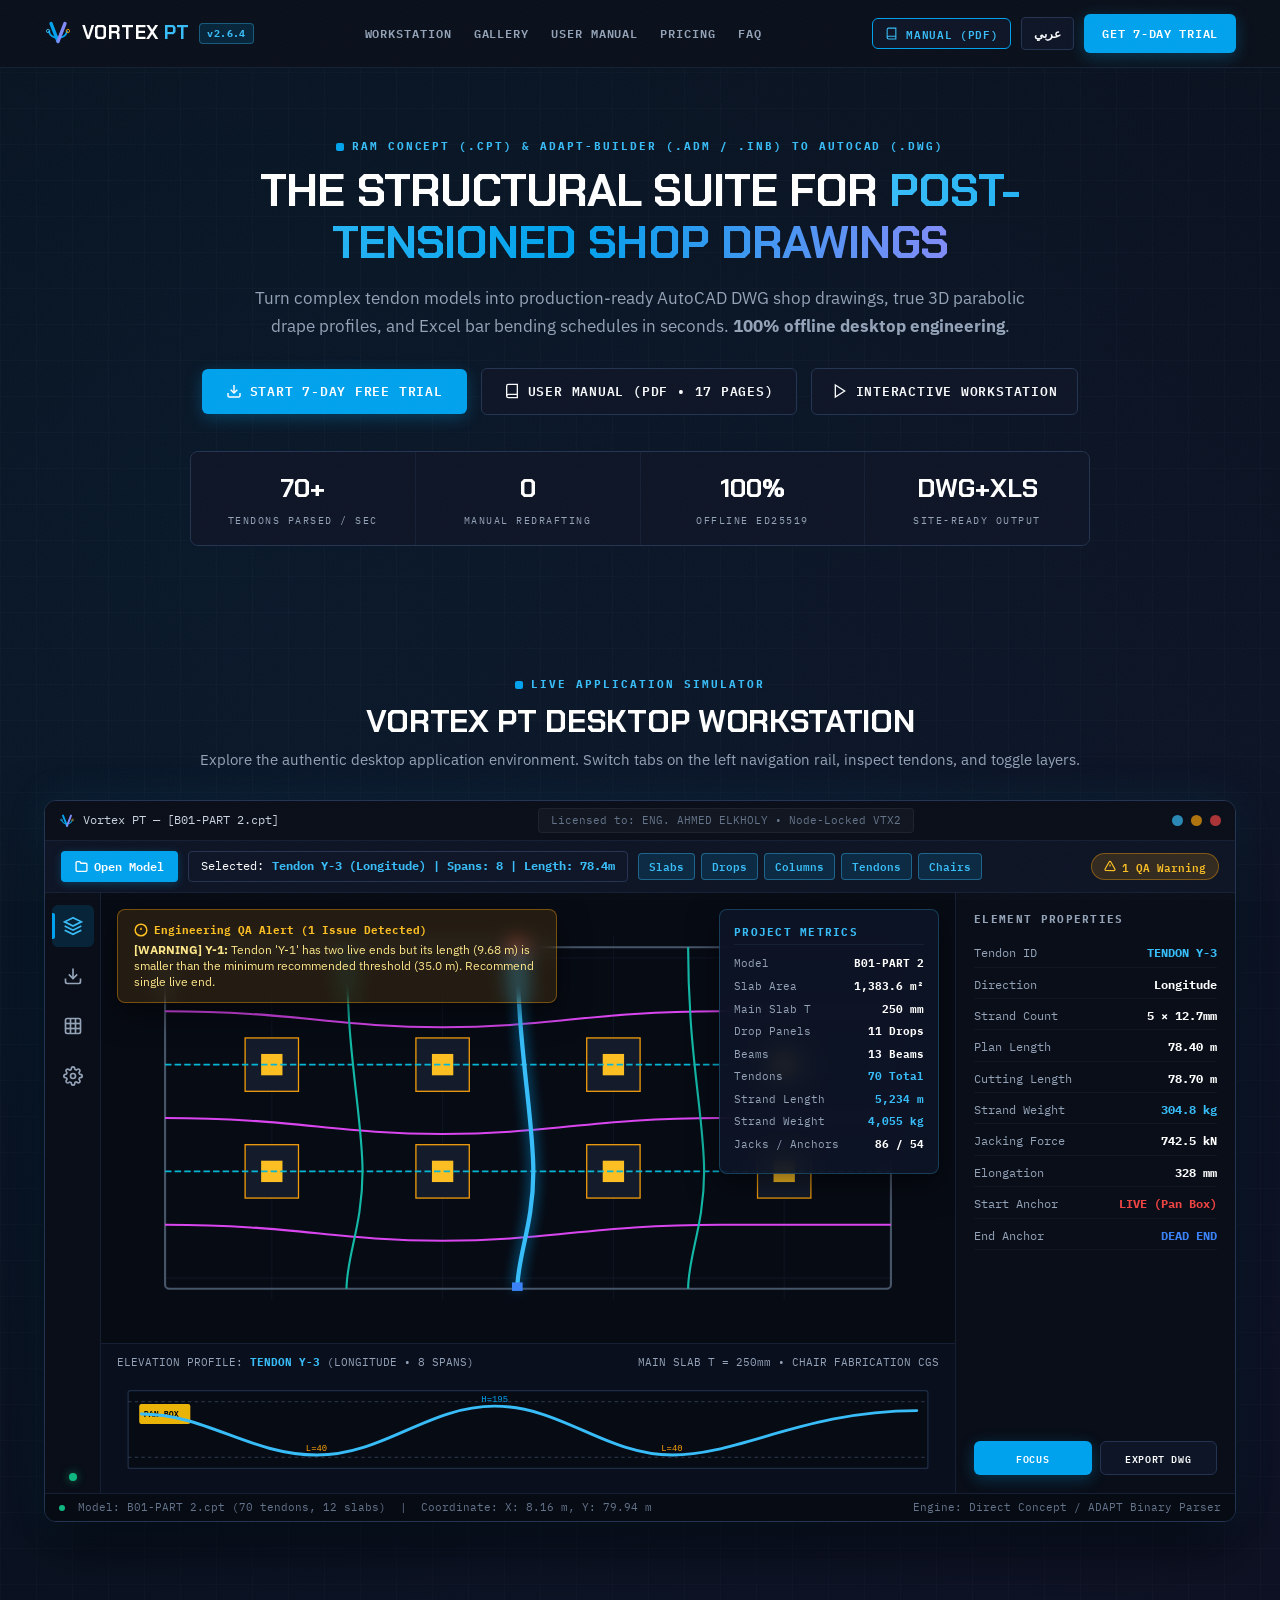
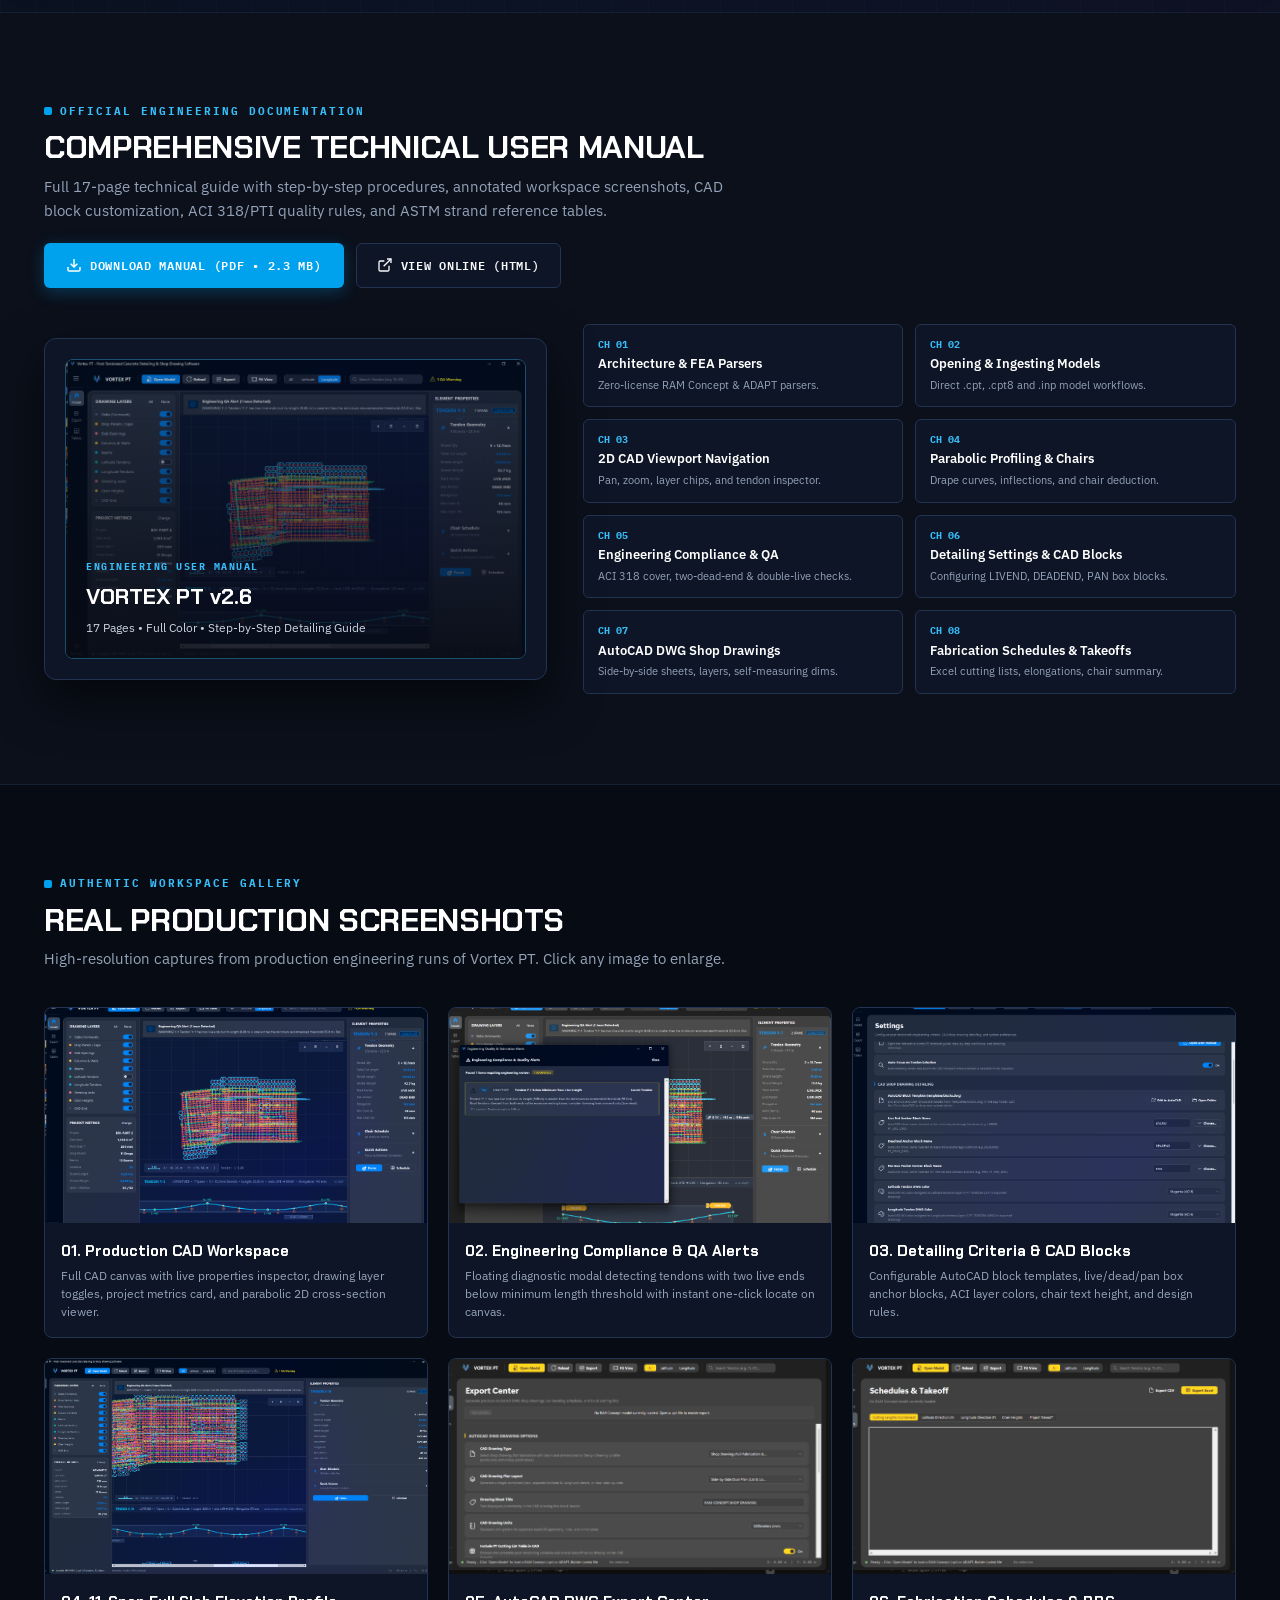
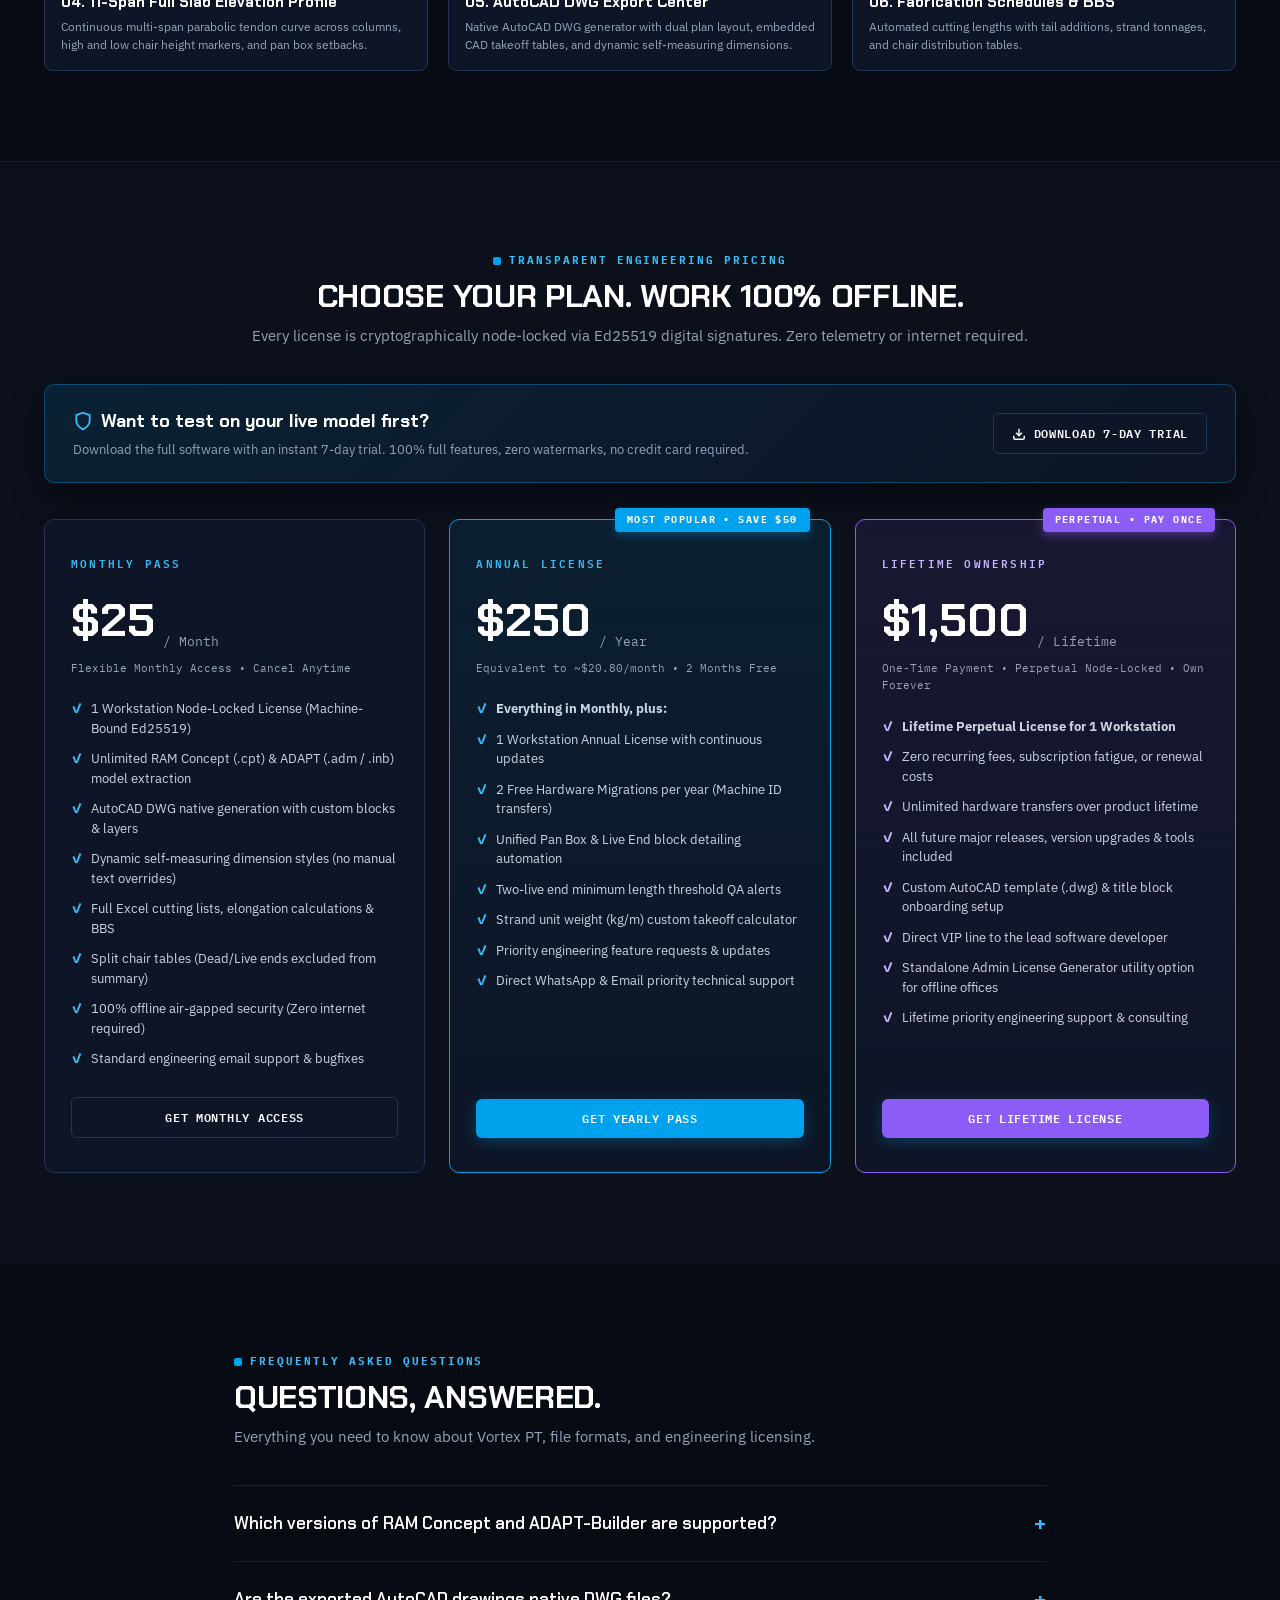
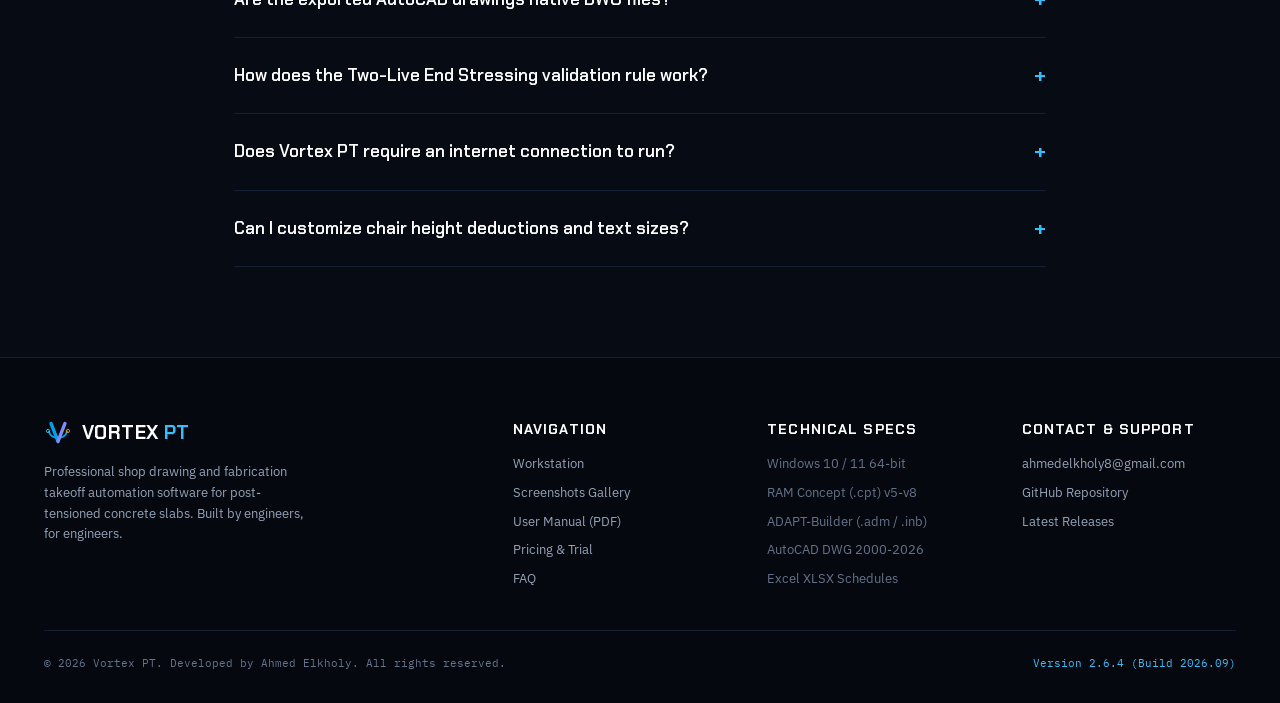
==== docs/index.html @ fc5a44a7 "Vortex PT v1.0.0 Official Release - Website, Documentation & Changelog" ====
<!DOCTYPE html>
<html lang="en">
<head>
<meta charset="UTF-8">
<meta name="viewport" content="width=device-width, initial-scale=1.0">
<title>Vortex PT — Post-Tensioned Concrete CAD & Detailing Suite</title>
<meta name="description" content="Turn Bentley RAM Concept and ADAPT-Builder models into site-ready AutoCAD DWG shop drawings, true 3D parabolic drape profiles, and fabrication schedules. 100% offline. Free 7-day trial.">
<meta name="keywords" content="post-tension, shop drawings, RAM Concept, ADAPT-Builder, DXF export, DWG export, tendon detailing, Vortex PT">
<meta name="author" content="Vortex PT">
<meta name="robots" content="index, follow">
<link rel="icon" type="image/svg+xml" href="data:image/svg+xml,%3Csvg xmlns='http://www.w3.org/2000/svg' viewBox='0 0 26 20'%3E%3Cpath d='M1 4 Q13 22 25 4' stroke='%2300a2ed' stroke-width='2.2' fill='none'/%3E%3Cpath d='M1 4 H25' stroke='%2338bdf8' stroke-width='1'/%3E%3C/svg%3E">
<link rel="preconnect" href="https://fonts.googleapis.com">
<link rel="preconnect" href="https://fonts.gstatic.com" crossorigin>
<link href="https://fonts.googleapis.com/css2?family=Chakra+Petch:wght@500;600;700&family=IBM+Plex+Mono:wght@400;500;600&family=IBM+Plex+Sans:wght@400;500;600;700&family=Cairo:wght@500;600;700&family=IBM+Plex+Sans+Arabic:wght@400;500;600&display=swap" rel="stylesheet">

<style>
/* ============ DESIGN TOKENS (WINDOWS 11 FLUENT DARK MICA) ============ */
:root {
  --bg-desktop: #070b14;
  --bg-app: #0b101b;
  --bg-card: #0e1526;
  --bg-card-hover: #152035;
  --bg-card-active: #1a2742;
  
  --line: #162035;
  --line-strong: #233352;
  --line-focus: #00a2ed;
  
  /* Brand Accents (Exact matches to Vortex PT desktop app) */
  --cyan: #00a2ed;
  --cyan-bright: #38bdf8;
  --cyan-dim: #0284c7;
  --cyan-glow: rgba(0, 162, 237, 0.28);
  
  --amber: #f59e0b;
  --amber-dim: #d97706;
  --amber-glow: rgba(245, 158, 11, 0.25);
  
  --green: #10b981;
  --red: #ef4444;
  --purple: #8b5cf6;
  
  /* CAD Layers */
  --cad-slab: #475569;
  --cad-drop: #f59e0b;
  --cad-opening: #f43f5e;
  --cad-col: #fbbf24;
  --cad-beam: #06b6d4;
  --cad-lat: #d946ef;
  --cad-long: #14b8a6;
  
  /* Typography */
  --txt: #f8fafc;
  --txt-dim: #94a3b8;
  --txt-muted: #64748b;
  --disp: 'Chakra Petch', -apple-system, BlinkMacSystemFont, "Segoe UI", sans-serif;
  --body: 'IBM Plex Sans', -apple-system, BlinkMacSystemFont, "Segoe UI", sans-serif;
  --mono: 'IBM Plex Mono', monospace;
}

html[lang="ar"] body { font-family: 'IBM Plex Sans Arabic', 'IBM Plex Sans', sans-serif; }
html[lang="ar"] .brand, html[lang="ar"] h1, html[lang="ar"] .h2, html[lang="ar"] .kick,
html[lang="ar"] .cell h3, html[lang="ar"] .step h3, html[lang="ar"] .faq-q, html[lang="ar"] .f-col h4,
html[lang="ar"] .plan .price {
  font-family: 'Cairo', 'Chakra Petch', sans-serif;
  letter-spacing: 0 !important;
}

* { margin: 0; padding: 0; box-sizing: border-box; }
html { scroll-padding-top: 72px; scroll-behavior: smooth; }

body {
  background: var(--bg-desktop);
  color: var(--txt);
  font-family: var(--body);
  font-size: 15px;
  line-height: 1.6;
  overflow-x: hidden;
  background-image: 
    radial-gradient(circle at 15% 10%, rgba(0, 162, 237, 0.08) 0%, transparent 40%),
    radial-gradient(circle at 85% 25%, rgba(139, 92, 246, 0.06) 0%, transparent 45%),
    linear-gradient(to right, rgba(255,255,255,0.015) 1px, transparent 1px),
    linear-gradient(to bottom, rgba(255,255,255,0.015) 1px, transparent 1px);
  background-size: 100% 100%, 100% 100%, 36px 36px, 36px 36px;
}

a { color: inherit; text-decoration: none; }
button { font: inherit; cursor: pointer; border: none; background: none; }

/* Subtle Technical Noise */
body::after {
  content: "";
  position: fixed;
  inset: 0;
  z-index: 9999;
  pointer-events: none;
  opacity: .03;
  background-image: url("data:image/svg+xml,%3Csvg xmlns='http://www.w3.org/2000/svg' width='120' height='120'%3E%3Cfilter id='n'%3E%3CfeTurbulence type='fractalNoise' baseFrequency='0.8'/%3E%3C/filter%3E%3Crect width='120' height='120' filter='url(%23n)'/%3E%3C/svg%3E");
}

.wrap { max-width: 1240px; margin: 0 auto; padding: 0 24px; }

/* ============ BUTTONS & BADGES ============ */
.btn {
  display: inline-flex; align-items: center; justify-content: center; gap: 8px;
  font-family: var(--mono); font-size: 12px; font-weight: 600;
  letter-spacing: .06em; text-transform: uppercase; padding: 10px 18px;
  border-radius: 6px; transition: all .2s ease; cursor: pointer;
}
.btn-primary {
  background: var(--cyan); color: #fff;
  box-shadow: 0 4px 16px var(--cyan-glow);
}
.btn-primary:hover {
  background: var(--cyan-bright); transform: translateY(-1px);
  box-shadow: 0 6px 20px rgba(56, 189, 248, 0.4);
}
.btn-subtle {
  background: var(--bg-card); color: var(--txt);
  border: 1px solid var(--line-strong);
}
.btn-subtle:hover {
  background: var(--bg-card-hover); border-color: var(--cyan);
  color: var(--cyan-bright); transform: translateY(-1px);
}
.btn-amber {
  background: var(--amber); color: #070b14; font-weight: 700;
  box-shadow: 0 4px 16px var(--amber-glow);
}
.btn-amber:hover {
  background: #fbb024; transform: translateY(-1px);
}

.kick {
  font-family: var(--mono); font-size: 11px; font-weight: 700;
  letter-spacing: .18em; text-transform: uppercase; color: var(--cyan-bright);
  display: flex; align-items: center; gap: 8px; margin-bottom: 8px;
}
.kick::before {
  content: ""; width: 8px; height: 8px; background: var(--cyan);
  border-radius: 2px; display: inline-block;
}
.h2 {
  font-family: var(--disp); font-size: 32px; font-weight: 700;
  letter-spacing: -0.01em; color: #fff; line-height: 1.2;
}
.sub {
  font-size: 15px; color: var(--txt-dim); margin-top: 8px; line-height: 1.6;
}

/* ============ NAVIGATION BAR ============ */
nav {
  position: sticky; top: 0; z-index: 100;
  background: rgba(11, 16, 27, 0.88); backdrop-filter: blur(12px);
  border-bottom: 1px solid var(--line); height: 68px;
  display: flex; align-items: center;
}
.nav-inner {
  display: flex; align-items: center; justify-content: space-between; width: 100%;
}
.nav-brand {
  display: flex; align-items: center; gap: 10px; font-family: var(--disp);
  font-size: 19px; font-weight: 700; color: #fff; letter-spacing: .02em;
}
.nav-brand svg { width: 28px; height: 28px; flex: none; }
.nav-brand span b { color: var(--cyan-bright); }
.nav-badge {
  font-family: var(--mono); font-size: 9.5px; background: rgba(0, 162, 237, 0.15);
  border: 1px solid rgba(56, 189, 248, 0.35); color: var(--cyan-bright);
  padding: 2px 7px; border-radius: 4px;
}

.nav-links {
  display: flex; align-items: center; gap: 22px;
}
.nav-links a {
  font-family: var(--mono); font-size: 11.5px; font-weight: 600;
  letter-spacing: .08em; text-transform: uppercase; color: var(--txt-dim);
  transition: color .2s;
}
.nav-links a:hover { color: var(--cyan-bright); }

.nav-actions {
  display: flex; align-items: center; gap: 10px;
}
.lang-btn {
  font-family: var(--mono); font-size: 11.5px; font-weight: 600;
  padding: 6px 12px; background: var(--bg-card); border: 1px solid var(--line-strong);
  border-radius: 4px; color: var(--txt); transition: all .2s;
}
.lang-btn:hover { border-color: var(--cyan); color: var(--cyan-bright); }

/* ============ HERO SECTION ============ */
.hero-sec {
  padding: 70px 0 50px 0; position: relative;
}
.hero-header {
  text-align: center; max-width: 900px; margin: 0 auto 40px auto;
}
.hero-header .kick { justify-content: center; }
.hero-header h1 {
  font-family: var(--disp); font-size: 46px; font-weight: 700;
  color: #fff; line-height: 1.15; letter-spacing: -0.02em; margin-bottom: 16px;
}
.hero-header h1 span {
  background: linear-gradient(90deg, #38bdf8 0%, #00a2ed 50%, #818cf8 100%);
  -webkit-background-clip: text; -webkit-text-fill-color: transparent;
}
.hero-header p {
  font-size: 17px; color: var(--txt-dim); line-height: 1.6; max-width: 780px; margin: 0 auto 28px auto;
}
.hero-cta-group {
  display: flex; align-items: center; justify-content: center; gap: 14px; flex-wrap: wrap;
}

.hero-stats-bar {
  display: grid; grid-template-columns: repeat(4, 1fr); gap: 1px;
  background: var(--line); border: 1px solid var(--line-strong);
  border-radius: 8px; overflow: hidden; margin-top: 36px;
}
.hero-stat-cell {
  background: var(--bg-card); padding: 16px 20px; text-align: center;
}
.hero-stat-cell b {
  font-family: var(--disp); font-size: 26px; color: #fff; font-weight: 700; display: block;
}
.hero-stat-cell span {
  font-family: var(--mono); font-size: 10px; color: var(--txt-dim);
  letter-spacing: .15em; text-transform: uppercase; margin-top: 4px; display: block;
}

/* ============ VORTEX PT VIRTUAL WORKSTATION ============ */
.workstation-sec {
  padding: 40px 0 90px 0;
}
.app-frame {
  background: var(--bg-app); border: 1px solid var(--line-strong);
  border-radius: 12px; overflow: hidden;
  box-shadow: 0 25px 60px rgba(0, 0, 0, 0.6), 0 0 40px rgba(0, 162, 237, 0.12);
  display: flex; flex-direction: column;
}

/* Windows 11 Titlebar */
.app-titlebar {
  height: 40px; background: #090e18; border-bottom: 1px solid var(--line);
  display: flex; align-items: center; justify-content: space-between; padding: 0 14px;
}
.titlebar-brand {
  display: flex; align-items: center; gap: 8px; font-family: var(--mono);
  font-size: 11.5px; color: #cbd5e1;
}
.titlebar-brand svg { width: 16px; height: 16px; }
.titlebar-center {
  font-family: var(--mono); font-size: 11px; color: #64748b;
  background: rgba(255,255,255,0.03); border: 1px solid rgba(255,255,255,0.05);
  padding: 3px 12px; border-radius: 4px;
}
.titlebar-ctrls {
  display: flex; align-items: center; gap: 8px;
}
.win-btn { width: 11px; height: 11px; border-radius: 50%; display: inline-block; }
.win-min { background: #38bdf8; opacity: .7; }
.win-max { background: #f59e0b; opacity: .7; }
.win-close { background: #ef4444; opacity: .7; }

/* Top Command Bar */
.app-commandbar {
  background: #0d1424; border-bottom: 1px solid var(--line);
  padding: 10px 16px; display: flex; align-items: center; justify-content: space-between;
  gap: 12px; flex-wrap: wrap;
}
.cmd-left { display: flex; align-items: center; gap: 10px; flex-wrap: wrap; }
.btn-cmd-open {
  background: var(--cyan); color: #fff; font-family: var(--mono);
  font-size: 11.5px; font-weight: 600; padding: 6px 14px; border-radius: 4px;
  display: flex; align-items: center; gap: 6px; box-shadow: 0 2px 8px var(--cyan-glow);
}
.btn-cmd-open:hover { background: var(--cyan-bright); }

.tendon-selector-box {
  background: var(--bg-card); border: 1px solid var(--line-strong);
  color: #fff; font-family: var(--mono); font-size: 11.5px; padding: 5px 12px;
  border-radius: 4px; display: flex; align-items: center; gap: 8px;
}
.tendon-selector-box b { color: var(--cyan-bright); }

.cmd-chips { display: flex; align-items: center; gap: 6px; }
.cmd-chip {
  background: var(--bg-card); border: 1px solid var(--line); color: var(--txt-dim);
  font-family: var(--mono); font-size: 10.5px; padding: 4px 10px; border-radius: 4px;
  transition: all .2s;
}
.cmd-chip.active {
  background: rgba(0, 162, 237, 0.15); border-color: rgba(56, 189, 248, 0.4);
  color: var(--cyan-bright); font-weight: 600;
}

.qa-alert-badge {
  background: rgba(245, 158, 11, 0.16); border: 1px solid rgba(245, 158, 11, 0.4);
  color: #fbbf24; font-family: var(--mono); font-size: 11px; font-weight: 600;
  padding: 4px 12px; border-radius: 999px; display: flex; align-items: center;
  gap: 6px; cursor: pointer; transition: all .2s;
}
.qa-alert-badge:hover { background: rgba(245, 158, 11, 0.28); }

/* Workstation Layout */
.app-body {
  display: grid; grid-template-columns: 56px 1fr; min-height: 600px;
}

/* NavRail */
.app-navrail {
  background: #090e18; border-right: 1px solid var(--line);
  display: flex; flex-direction: column; align-items: center; padding: 12px 0; gap: 8px;
}
.rail-btn {
  width: 42px; height: 42px; border-radius: 6px; display: grid; place-items: center;
  color: var(--txt-dim); transition: all .2s; position: relative;
}
.rail-btn svg { width: 20px; height: 20px; }
.rail-btn:hover { color: #fff; background: var(--bg-card-hover); }
.rail-btn.active {
  color: var(--cyan-bright); background: rgba(0, 162, 237, 0.15);
}
.rail-btn.active::before {
  content: ""; position: absolute; left: 0; top: 8px; bottom: 8px; width: 3px;
  background: var(--cyan); border-radius: 0 2px 2px 0;
}
.rail-spacer { flex: 1; }
.rail-license-dot {
  width: 8px; height: 8px; background: var(--green); border-radius: 50%;
  box-shadow: 0 0 8px rgba(16, 185, 129, 0.6);
}

/* Views Container */
.app-view-stage {
  position: relative; overflow: hidden; background: #070b14;
}
.app-view {
  display: none; height: 100%; width: 100%;
}
.app-view.active { display: block; }

/* VIEW 1: MODEL WORKSPACE */
.model-workspace-grid {
  display: grid; grid-template-columns: 1fr 280px; height: 600px;
}
.cad-canvas-panel {
  position: relative; display: flex; flex-direction: column; overflow: hidden;
}
.cad-svg-area {
  flex: 1; background: #070b14; position: relative; overflow: hidden;
}
.cad-svg {
  width: 100%; height: 100%; display: block;
}

/* Floating Project Metrics HUD */
.hud-metrics-card {
  position: absolute; top: 16px; right: 16px; width: 220px;
  background: rgba(14, 21, 38, 0.90); backdrop-filter: blur(10px);
  border: 1px solid rgba(56, 189, 248, 0.25); border-radius: 8px;
  padding: 14px; box-shadow: 0 10px 30px rgba(0,0,0,0.5);
  font-family: var(--mono); z-index: 10;
}
.hud-title {
  font-size: 10.5px; font-weight: 700; color: var(--cyan-bright);
  letter-spacing: .12em; text-transform: uppercase; margin-bottom: 10px;
  border-bottom: 1px solid var(--line); padding-bottom: 4px;
}
.hud-row {
  display: flex; justify-content: space-between; font-size: 11px; margin-bottom: 5px;
}
.hud-row span { color: var(--txt-dim); }
.hud-row b { color: #fff; }

/* Floating QA Alert Banner */
.hud-qa-banner {
  position: absolute; top: 16px; left: 16px; max-width: 440px;
  background: rgba(245, 158, 11, 0.12); backdrop-filter: blur(10px);
  border: 1px solid rgba(245, 158, 11, 0.4); border-radius: 8px;
  padding: 12px 16px; box-shadow: 0 10px 30px rgba(0,0,0,0.5); z-index: 10;
}
.hud-qa-banner h5 {
  font-family: var(--mono); font-size: 11px; font-weight: 700; color: #fbbf24;
  margin-bottom: 3px; display: flex; align-items: center; gap: 6px;
}
.hud-qa-banner p {
  font-size: 11.5px; color: #fde68a; line-height: 1.4; margin: 0;
}

/* Bottom Profile Viewer */
.cad-profile-dock {
  height: 150px; background: #0a0f1d; border-top: 1px solid var(--line);
  display: flex; flex-direction: column; padding: 10px 16px;
}
.dock-header {
  display: flex; justify-content: space-between; align-items: center;
  font-family: var(--mono); font-size: 10.5px; color: var(--txt-dim);
  margin-bottom: 6px;
}
.dock-header b { color: var(--cyan-bright); }
.dock-svg-wrap {
  flex: 1; position: relative;
}

/* Model Right Inspector */
.model-inspector {
  background: #090e18; border-left: 1px solid var(--line);
  padding: 18px; display: flex; flex-direction: column; gap: 16px;
}
.insp-title {
  font-family: var(--mono); font-size: 11px; font-weight: 700;
  letter-spacing: .12em; color: var(--txt-dim); text-transform: uppercase;
}
.insp-prop-list {
  display: flex; flex-direction: column; gap: 8px; font-family: var(--mono); font-size: 11.5px;
}
.insp-row {
  display: flex; justify-content: space-between; border-bottom: 1px solid rgba(255,255,255,0.03);
  padding-bottom: 4px;
}
.insp-row span { color: var(--txt-dim); }
.insp-row b { color: #fff; }

/* VIEW 2: EXPORT CENTER */
.export-view-wrap {
  padding: 30px; height: 600px; overflow-y: auto;
}
.export-view-wrap h3 {
  font-family: var(--disp); font-size: 22px; color: #fff; margin-bottom: 4px;
}
.export-card-grid {
  display: flex; flex-direction: column; gap: 12px; margin-top: 20px;
}
.exp-card {
  background: var(--bg-card); border: 1px solid var(--line-strong); border-radius: 8px;
  padding: 16px 20px; display: flex; justify-content: space-between; align-items: center;
}
.exp-card h4 { font-family: var(--disp); font-size: 15px; color: #fff; margin-bottom: 3px; }
.exp-card p { font-size: 12.5px; color: var(--txt-dim); }
.exp-ctrl select {
  background: #090e18; border: 1px solid var(--line-strong); color: #fff;
  font-family: var(--mono); font-size: 12px; padding: 6px 12px; border-radius: 4px;
}

/* VIEW 3: SCHEDULES & TABLES */
.sched-view-wrap {
  padding: 24px; height: 600px; display: flex; flex-direction: column;
}
.sched-pills {
  display: flex; gap: 10px; margin-bottom: 16px;
}
.sched-pill {
  font-family: var(--mono); font-size: 11.5px; padding: 6px 14px;
  background: var(--bg-card); border: 1px solid var(--line-strong);
  border-radius: 4px; color: var(--txt-dim); transition: all .2s;
}
.sched-pill.active {
  background: var(--cyan); color: #fff; border-color: var(--cyan);
}
.sched-table-container {
  flex: 1; background: var(--bg-card); border: 1px solid var(--line-strong);
  border-radius: 8px; overflow: auto;
}
.sched-table {
  width: 100%; border-collapse: collapse; font-family: var(--mono); font-size: 11.5px;
}
.sched-table th {
  background: #090e18; color: var(--cyan-bright); padding: 10px 14px;
  text-align: left; border-bottom: 1px solid var(--line-strong);
}
.sched-table td {
  padding: 9px 14px; border-bottom: 1px solid var(--line); color: #e2e8f0;
}
.sched-table tr:hover td { background: rgba(0, 162, 237, 0.04); }

/* VIEW 4: SETTINGS VIEW */
.settings-view-wrap {
  padding: 24px 30px; height: 600px; overflow-y: auto; display: flex; flex-direction: column; gap: 12px;
}
.settings-view-wrap h3 {
  font-family: var(--disp); font-size: 22px; color: #fff;
}
.set-card {
  background: var(--bg-card); border: 1px solid var(--line-strong); border-radius: 8px;
  padding: 16px 20px; display: flex; justify-content: space-between; align-items: center;
}
.set-card h4 { font-family: var(--disp); font-size: 15px; color: #fff; margin-bottom: 3px; }
.set-card p { font-size: 12.5px; color: var(--txt-dim); max-width: 520px; }
.set-input {
  background: #090e18; border: 1px solid var(--line-strong); color: var(--cyan-bright);
  font-family: var(--mono); font-size: 11.5px; padding: 6px 12px; border-radius: 4px; text-align: center;
}

/* App Statusbar */
.app-statusbar {
  height: 28px; background: #070b14; border-top: 1px solid var(--line);
  display: flex; align-items: center; justify-content: space-between; padding: 0 14px;
  font-family: var(--mono); font-size: 10.5px; color: var(--txt-muted);
}
.stat-indicator {
  width: 6px; height: 6px; background: var(--green); border-radius: 50%; display: inline-block;
  margin-right: 6px;
}

/* ============ USER MANUAL SHOWCASE SECTION ============ */
.manual-sec {
  padding: 90px 0; background: var(--bg-app); border-top: 1px solid var(--line); border-bottom: 1px solid var(--line);
}
.manual-grid {
  display: grid; grid-template-columns: 1fr 1.3fr; gap: 36px; align-items: center; margin-top: 36px;
}
.manual-cover-card {
  background: var(--bg-card); border: 1px solid var(--line-strong); border-radius: 12px;
  padding: 20px; box-shadow: 0 20px 50px rgba(0,0,0,0.6); position: relative;
}
.manual-cover-img {
  border-radius: 8px; overflow: hidden; border: 1px solid rgba(56, 189, 248, 0.35); position: relative;
}
.manual-cover-img img { width: 100%; height: auto; display: block; }
.manual-cover-overlay {
  position: absolute; inset: 0; background: linear-gradient(180deg, rgba(7,11,20,0.2) 0%, rgba(7,11,20,0.9) 100%);
  display: flex; flex-direction: column; justify-content: flex-end; padding: 20px;
}

.ch-list-grid {
  display: grid; grid-template-columns: 1fr 1fr; gap: 12px;
}
.ch-card {
  background: var(--bg-card); border: 1px solid var(--line-strong); border-radius: 6px;
  padding: 12px 14px; transition: border-color .2s;
}
.ch-card:hover { border-color: var(--cyan); }
.ch-num { font-family: var(--mono); font-size: 9.5px; font-weight: 700; color: var(--cyan-bright); }
.ch-title { font-size: 13px; font-weight: 600; color: #fff; margin-top: 2px; }
.ch-desc { font-size: 11px; color: var(--txt-dim); margin-top: 2px; }

/* ============ AUTHENTIC SCREENSHOTS GALLERY ============ */
.gal-sec { padding: 90px 0; background: var(--bg-desktop); }
.gal-grid {
  display: grid; grid-template-columns: repeat(3, 1fr); gap: 20px; margin-top: 36px;
}
.gal-card {
  background: var(--bg-card); border: 1px solid var(--line-strong); border-radius: 8px;
  overflow: hidden; transition: all .3s ease; cursor: pointer;
}
.gal-card:hover {
  transform: translateY(-5px); border-color: var(--cyan);
  box-shadow: 0 15px 35px rgba(0, 162, 237, 0.16);
}
.gal-thumb { aspect-ratio: 16/9; background: #000; overflow: hidden; }
.gal-thumb img { width: 100%; height: 100%; object-fit: cover; transition: transform .4s; }
.gal-card:hover .gal-thumb img { transform: scale(1.04); }
.gal-info { padding: 16px; }
.gal-info h4 { font-family: var(--disp); font-size: 15px; color: #fff; margin-bottom: 4px; }
.gal-info p { font-size: 12px; color: var(--txt-dim); line-height: 1.5; }

/* ============ PRICING SECTION ============ */
.price-sec { padding: 90px 0; background: var(--bg-app); border-top: 1px solid var(--line); }
.price-trial-banner {
  background: linear-gradient(135deg, rgba(0, 162, 237, 0.12) 0%, rgba(14, 21, 38, 0.95) 100%);
  border: 1px solid rgba(0, 162, 237, 0.35); border-radius: 10px; padding: 22px 28px;
  display: flex; align-items: center; justify-content: space-between; gap: 20px; flex-wrap: wrap;
  margin-top: 36px; box-shadow: 0 12px 30px rgba(0,0,0,0.5);
}
.price-plans-grid {
  display: grid; grid-template-columns: repeat(3, 1fr); gap: 24px; margin-top: 36px;
}
.plan-card {
  background: var(--bg-card); border: 1px solid var(--line-strong); border-radius: 10px;
  padding: 34px 26px; display: flex; flex-direction: column; position: relative;
  transition: all .3s;
}
.plan-card:hover {
  transform: translateY(-6px); border-color: var(--cyan);
  box-shadow: 0 20px 45px rgba(0, 162, 237, 0.16);
}
.plan-card.hot {
  border-color: var(--cyan);
  background: linear-gradient(180deg, rgba(0, 162, 237, 0.10) 0%, rgba(14, 21, 38, 0.95) 100%);
}
.plan-card.perpetual {
  border-color: var(--purple);
  background: linear-gradient(180deg, rgba(139, 92, 246, 0.10) 0%, rgba(14, 21, 38, 0.95) 100%);
}
.plan-badge {
  position: absolute; top: -12px; right: 20px; font-family: var(--mono);
  font-size: 9.5px; font-weight: 700; letter-spacing: .15em; padding: 4px 12px;
  border-radius: 4px; color: #fff;
}
.badge-cyan { background: var(--cyan); box-shadow: 0 4px 10px var(--cyan-glow); }
.badge-purple { background: var(--purple); box-shadow: 0 4px 10px rgba(139, 92, 246, 0.4); }

.plan-tag {
  font-family: var(--mono); font-size: 11px; letter-spacing: .2em; color: var(--cyan-bright);
  font-weight: 600; text-transform: uppercase;
}
.plan-card.perpetual .plan-tag { color: #c4b5fd; }
.plan-price {
  font-family: var(--disp); font-size: 46px; font-weight: 700; color: #fff; margin: 12px 0 2px;
}
.plan-price sub { font-size: 13px; font-weight: 400; color: var(--txt-dim); font-family: var(--mono); }
.plan-term { font-family: var(--mono); font-size: 11px; color: var(--txt-dim); margin-bottom: 22px; }
.plan-features {
  list-style: none; display: flex; flex-direction: column; gap: 11px; margin-bottom: 28px; flex: 1;
  font-size: 13px; color: #cbd5e1;
}
.plan-features li { display: flex; align-items: flex-start; gap: 8px; line-height: 1.5; }
.plan-features li::before { content: "✓"; color: var(--cyan-bright); font-weight: 800; font-size: 13px; }
.plan-card.perpetual .plan-features li::before { color: #c4b5fd; }

/* ============ FAQ ACCORDION ============ */
.faq-sec { padding: 90px 0; background: var(--bg-desktop); }
.faq-list { margin-top: 36px; border-top: 1px solid var(--line); }
.faq-item { border-bottom: 1px solid var(--line); }
.faq-btn {
  width: 100%; padding: 20px 0; display: flex; justify-content: space-between; align-items: center;
  color: #fff; font-family: var(--disp); font-size: 17px; font-weight: 600; text-align: left;
}
.faq-btn::after { content: "+"; font-size: 22px; color: var(--cyan-bright); transition: transform .25s; }
.faq-item.open .faq-btn::after { transform: rotate(45deg); color: var(--amber); }
.faq-ans {
  max-height: 0; overflow: hidden; transition: max-height .35s ease;
  color: var(--txt-dim); font-size: 14px; line-height: 1.7; padding-bottom: 0;
}
.faq-item.open .faq-ans { max-height: 240px; padding-bottom: 18px; }

/* ============ FOOTER ============ */
footer {
  background: #05080e; border-top: 1px solid var(--line); padding: 60px 0 30px;
  font-size: 13px; color: var(--txt-muted);
}
.f-grid { display: grid; grid-template-columns: 2fr 1fr 1fr 1fr; gap: 40px; margin-bottom: 40px; }
.f-col h4 {
  font-family: var(--disp); font-size: 14px; color: #fff; text-transform: uppercase;
  margin-bottom: 14px; letter-spacing: .08em;
}
.f-col ul { list-style: none; display: flex; flex-direction: column; gap: 8px; }
.f-col a { color: var(--txt-dim); transition: color .2s; }
.f-col a:hover { color: var(--cyan-bright); }
.f-bottom {
  border-top: 1px solid var(--line); padding-top: 24px; display: flex;
  justify-content: space-between; font-family: var(--mono); font-size: 11px;
}

/* Lightbox Modal */
.lightbox {
  position: fixed; inset: 0; background: rgba(0,0,0,0.9); backdrop-filter: blur(8px);
  z-index: 200; display: none; align-items: center; justify-content: center; padding: 24px;
}
.lightbox.active { display: flex; }
.lightbox-content { max-width: 90vw; max-height: 90vh; display: flex; flex-direction: column; gap: 10px; }
.lightbox-content img { max-height: 80vh; object-fit: contain; border-radius: 6px; border: 1px solid var(--line-strong); }
.lightbox-caption { font-family: var(--mono); font-size: 13px; color: var(--cyan-bright); text-align: center; }
.lightbox-close { position: absolute; top: 20px; right: 24px; color: #fff; font-size: 32px; cursor: pointer; }

/* RTL Support */
[dir="rtl"] nav .nav-inner { flex-direction: row-reverse; }
[dir="rtl"] .kick::before { order: 2; }
[dir="rtl"] .app-body { grid-template-columns: 1fr 56px; direction: rtl; }
[dir="rtl"] .model-workspace-grid { grid-template-columns: 280px 1fr; }
[dir="rtl"] .hud-metrics-card { right: auto; left: 16px; }
[dir="rtl"] .hud-qa-banner { left: auto; right: 16px; }
[dir="rtl"] .faq-btn { text-align: right; }
[dir="rtl"] .f-grid { direction: rtl; }
</style>
</head>
<body>

<!-- ============ NAVIGATION BAR ============ -->
<nav>
  <div class="wrap nav-inner">
    <a href="#" class="nav-brand">
      <svg viewBox="0 0 500 500" fill="none">
        <path d="M 86,220 C 130,375 370,375 414,220" stroke="#00a2ed" stroke-width="32" stroke-linecap="round"/>
        <circle cx="74" cy="214" r="30" stroke="#38bdf8" stroke-width="16"/>
        <circle cx="426" cy="214" r="30" stroke="#f59e0b" stroke-width="16"/>
        <line x1="125" y1="80" x2="250" y2="400" stroke="#00a2ed" stroke-width="60" stroke-linecap="round"/>
        <line x1="375" y1="80" x2="250" y2="400" stroke="#818cf8" stroke-width="60" stroke-linecap="round"/>
      </svg>
      <span>VORTEX <b>PT</b></span>
      <span class="nav-badge">v2.6.4</span>
    </a>

    <div class="nav-links">
      <a href="#workstation" data-i18n="nav_workstation">WORKSTATION</a>
      <a href="#gallery" data-i18n="nav_gallery">GALLERY</a>
      <a href="#manual" data-i18n="nav_manual">USER MANUAL</a>
      <a href="#pricing" data-i18n="nav_pricing">PRICING</a>
      <a href="#faq" data-i18n="nav_faq">FAQ</a>
    </div>

    <div class="nav-actions">
      <a href="Vortex_PT_User_Manual.pdf" download="Vortex_PT_User_Manual.pdf" class="btn btn-subtle" style="font-size:11px; padding:6px 12px; border-color:var(--cyan); color:var(--cyan-bright);">
        <svg width="13" height="13" viewBox="0 0 24 24" fill="none" stroke="currentColor" stroke-width="2"><path d="M4 19.5A2.5 2.5 0 0 1 6.5 17H20"/><path d="M6.5 2H20v20H6.5A2.5 2.5 0 0 1 4 19.5v-15A2.5 2.5 0 0 1 6.5 2z"/></svg>
        <span data-i18n="nav_manual_btn">MANUAL (PDF)</span>
      </a>
      <button class="lang-btn" id="langToggle">عربي</button>
      <a href="#pricing" class="btn btn-primary" data-i18n="nav_trial">
        <span>GET 7-DAY TRIAL</span>
      </a>
    </div>
  </div>
</nav>

<!-- ============ HERO SECTION ============ -->
<header class="hero-sec">
  <div class="wrap">
    <div class="hero-header">
      <div class="kick" data-i18n="hero_kicker">RAM CONCEPT (.CPT) & ADAPT-BUILDER (.ADM / .INB) TO AUTOCAD (.DWG)</div>
      <h1 data-i18n="hero_title">THE STRUCTURAL SUITE FOR <span>POST-TENSIONED SHOP DRAWINGS</span></h1>
      <p data-i18n="hero_lead">
        Turn complex tendon models into production-ready AutoCAD DWG shop drawings, true 3D parabolic drape profiles, and Excel bar bending schedules in seconds. <strong>100% offline desktop engineering</strong>.
      </p>
      <div class="hero-cta-group">
        <a href="#pricing" class="btn btn-primary" style="padding:12px 24px; font-size:13px;" data-i18n="hero_cta_trial">
          <svg width="16" height="16" viewBox="0 0 24 24" fill="none" stroke="currentColor" stroke-width="2.2"><path d="M21 15v4a2 2 0 0 1-2 2H5a2 2 0 0 1-2-2v-4"/><polyline points="7 10 12 15 17 10"/><line x1="12" y1="15" x2="12" y2="3"/></svg>
          <span>START 7-DAY FREE TRIAL</span>
        </a>
        <a href="Vortex_PT_User_Manual.pdf" download="Vortex_PT_User_Manual.pdf" class="btn btn-subtle" style="padding:12px 22px; font-size:13px;" data-i18n="hero_cta_manual">
          <svg width="16" height="16" viewBox="0 0 24 24" fill="none" stroke="currentColor" stroke-width="2"><path d="M4 19.5A2.5 2.5 0 0 1 6.5 17H20"/><path d="M6.5 2H20v20H6.5A2.5 2.5 0 0 1 4 19.5v-15A2.5 2.5 0 0 1 6.5 2z"/></svg>
          <span>USER MANUAL (PDF • 17 PAGES)</span>
        </a>
        <a href="#workstation" class="btn btn-subtle" style="padding:12px 20px; font-size:13px;" data-i18n="hero_cta_sim">
          <svg width="16" height="16" viewBox="0 0 24 24" fill="none" stroke="currentColor" stroke-width="2"><polygon points="5 3 19 12 5 21 5 3"/></svg>
          <span>INTERACTIVE WORKSTATION</span>
        </a>
      </div>

      <div class="hero-stats-bar">
        <div class="hero-stat-cell">
          <b>70+</b>
          <span data-i18n="stat1_label">TENDONS PARSED / SEC</span>
        </div>
        <div class="hero-stat-cell">
          <b>0</b>
          <span data-i18n="stat2_label">MANUAL REDRAFTING</span>
        </div>
        <div class="hero-stat-cell">
          <b>100%</b>
          <span data-i18n="stat3_label">OFFLINE ED25519</span>
        </div>
        <div class="hero-stat-cell">
          <b>DWG+XLS</b>
          <span data-i18n="stat4_label">SITE-READY OUTPUT</span>
        </div>
      </div>
    </div>
  </div>
</header>

<!-- ============ VORTEX PT VIRTUAL WORKSTATION (INTERACTIVE SIMULATOR) ============ -->
<section class="workstation-sec" id="workstation">
  <div class="wrap">
    <div style="text-align:center; margin-bottom:28px;">
      <div class="kick" style="justify-content:center;" data-i18n="sim_kicker">LIVE APPLICATION SIMULATOR</div>
      <h2 class="h2" data-i18n="sim_title">VORTEX PT DESKTOP WORKSTATION</h2>
      <p class="sub" data-i18n="sim_sub">Explore the authentic desktop application environment. Switch tabs on the left navigation rail, inspect tendons, and toggle layers.</p>
    </div>

    <div class="app-frame">
      <!-- Windows 11 Fluent Titlebar -->
      <div class="app-titlebar">
        <div class="titlebar-brand">
          <svg viewBox="0 0 500 500" fill="none">
            <path d="M 86,220 C 130,375 370,375 414,220" stroke="#00a2ed" stroke-width="32" stroke-linecap="round"/>
            <circle cx="74" cy="214" r="30" stroke="#38bdf8" stroke-width="16"/>
            <circle cx="426" cy="214" r="30" stroke="#f59e0b" stroke-width="16"/>
            <line x1="125" y1="80" x2="250" y2="400" stroke="#00a2ed" stroke-width="60" stroke-linecap="round"/>
            <line x1="375" y1="80" x2="250" y2="400" stroke="#818cf8" stroke-width="60" stroke-linecap="round"/>
          </svg>
          <span>Vortex PT — [B01-PART 2.cpt]</span>
        </div>
        <div class="titlebar-center">Licensed to: ENG. AHMED ELKHOLY • Node-Locked VTX2</div>
        <div class="titlebar-ctrls">
          <span class="win-btn win-min"></span>
          <span class="win-btn win-max"></span>
          <span class="win-btn win-close"></span>
        </div>
      </div>

      <!-- Top Command Bar -->
      <div class="app-commandbar">
        <div class="cmd-left">
          <button class="btn-cmd-open" id="simOpenBtn">
            <svg width="13" height="13" viewBox="0 0 24 24" fill="none" stroke="currentColor" stroke-width="2.5"><path d="M22 19a2 2 0 0 1-2 2H4a2 2 0 0 1-2-2V5a2 2 0 0 1 2-2h5l2 3h9a2 2 0 0 1 2 2z"/></svg>
            <span>Open Model</span>
          </button>
          <div class="tendon-selector-box">
            <span>Selected:</span>
            <b id="simSelectedTendonLabel">Tendon Y-3 (Longitude) | Spans: 8 | Length: 78.4m</b>
          </div>
          <div class="cmd-chips">
            <span class="cmd-chip active" data-chip="slabs">Slabs</span>
            <span class="cmd-chip active" data-chip="drops">Drops</span>
            <span class="cmd-chip active" data-chip="cols">Columns</span>
            <span class="cmd-chip active" data-chip="tendons">Tendons</span>
            <span class="cmd-chip active" data-chip="chairs">Chairs</span>
          </div>
        </div>
        <div>
          <div class="qa-alert-badge" id="simQaBadge">
            <svg width="12" height="12" viewBox="0 0 24 24" fill="none" stroke="currentColor" stroke-width="2.5"><path d="m21.73 18-8-14a2 2 0 0 0-3.48 0l-8 14A2 2 0 0 0 4 21h16a2 2 0 0 0 1.73-3Z"/><line x1="12" y1="9" x2="12" y2="13"/><line x1="12" y1="17" x2="12.01" y2="17"/></svg>
            <span>1 QA Warning</span>
          </div>
        </div>
      </div>

      <!-- App Body (NavRail + View Stage) -->
      <div class="app-body">
        <div class="app-navrail">
          <button class="rail-btn active" data-tab="model" title="2D CAD Model Workspace">
            <svg viewBox="0 0 24 24" fill="none" stroke="currentColor" stroke-width="2"><polygon points="12 2 2 7 12 12 22 7 12 2"/><polyline points="2 17 12 22 22 17"/><polyline points="2 12 12 17 22 12"/></svg>
          </button>
          <button class="rail-btn" data-tab="export" title="AutoCAD DWG Export">
            <svg viewBox="0 0 24 24" fill="none" stroke="currentColor" stroke-width="2"><path d="M21 15v4a2 2 0 0 1-2 2H5a2 2 0 0 1-2-2v-4"/><polyline points="7 10 12 15 17 10"/><line x1="12" y1="15" x2="12" y2="3"/></svg>
          </button>
          <button class="rail-btn" data-tab="schedules" title="Fabrication Schedules">
            <svg viewBox="0 0 24 24" fill="none" stroke="currentColor" stroke-width="2"><rect x="3" y="3" width="18" height="18" rx="2"/><line x1="3" y1="9" x2="21" y2="9"/><line x1="3" y1="15" x2="21" y2="15"/><line x1="9" y1="3" x2="9" y2="21"/><line x1="15" y1="3" x2="15" y2="21"/></svg>
          </button>
          <button class="rail-btn" data-tab="settings" title="Detailing Settings">
            <svg viewBox="0 0 24 24" fill="none" stroke="currentColor" stroke-width="2"><circle cx="12" cy="12" r="3"/><path d="M19.4 15a1.65 1.65 0 0 0 .33 1.82l.06.06a2 2 0 0 1 0 2.83 2 2 0 0 1-2.83 0l-.06-.06a1.65 1.65 0 0 0-1.82-.33 1.65 1.65 0 0 0-1 1.51V21a2 2 0 0 1-2 2 2 2 0 0 1-2-2v-.09A1.65 1.65 0 0 0 9 19.4a1.65 1.65 0 0 0-1.82.33l-.06.06a2 2 0 0 1-2.83 0 2 2 0 0 1 0-2.83l.06-.06a1.65 1.65 0 0 0 .33-1.82 1.65 1.65 0 0 0-1.51-1H3a2 2 0 0 1-2-2 2 2 0 0 1 2-2h.09A1.65 1.65 0 0 0 4.6 9a1.65 1.65 0 0 0-.33-1.82l-.06-.06a2 2 0 0 1 0-2.83 2 2 0 0 1 2.83 0l.06.06a1.65 1.65 0 0 0 1.82.33H9a1.65 1.65 0 0 0 1-1.51V3a2 2 0 0 1 2-2 2 2 0 0 1 2 2v.09a1.65 1.65 0 0 0 1 1.51 1.65 1.65 0 0 0 1.82-.33l.06-.06a2 2 0 0 1 2.83 0 2 2 0 0 1 0 2.83l-.06.06a1.65 1.65 0 0 0-.33 1.82V9a1.65 1.65 0 0 0 1.51 1H21a2 2 0 0 1 2 2 2 2 0 0 1-2 2h-.09a1.65 1.65 0 0 0-1.51 1z"/></svg>
          </button>
          <div class="rail-spacer"></div>
          <div class="rail-license-dot" title="License: Active (Permanent)"></div>
        </div>

        <div class="app-view-stage">
          <!-- VIEW 1: MODEL WORKSPACE -->
          <div class="app-view active" id="view-model">
            <div class="model-workspace-grid">
              <div class="cad-canvas-panel">
                <div class="cad-svg-area">
                  <!-- Floating Project Metrics Card (Matches real app) -->
                  <div class="hud-metrics-card">
                    <div class="hud-title">PROJECT METRICS</div>
                    <div class="hud-row"><span>Model</span><b>B01-PART 2</b></div>
                    <div class="hud-row"><span>Slab Area</span><b>1,383.6 m²</b></div>
                    <div class="hud-row"><span>Main Slab T</span><b>250 mm</b></div>
                    <div class="hud-row"><span>Drop Panels</span><b>11 Drops</b></div>
                    <div class="hud-row"><span>Beams</span><b>13 Beams</b></div>
                    <div class="hud-row"><span>Tendons</span><b style="color:var(--cyan-bright);">70 Total</b></div>
                    <div class="hud-row"><span>Strand Length</span><b style="color:var(--cyan-bright);">5,234 m</b></div>
                    <div class="hud-row"><span>Strand Weight</span><b style="color:var(--cyan-bright);">4,055 kg</b></div>
                    <div class="hud-row"><span>Jacks / Anchors</span><b>86 / 54</b></div>
                  </div>

                  <!-- Floating QA Alert (Matches real app) -->
                  <div class="hud-qa-banner" id="simQaBanner">
                    <h5>
                      <svg width="14" height="14" viewBox="0 0 24 24" fill="none" stroke="#fbbf24" stroke-width="2.5"><circle cx="12" cy="12" r="10"/><line x1="12" y1="8" x2="12" y2="12"/><line x1="12" y1="16" x2="12.01" y2="16"/></svg>
                      <span>Engineering QA Alert (1 Issue Detected)</span>
                    </h5>
                    <p><strong>[WARNING] Y-1:</strong> Tendon 'Y-1' has two live ends but its length (9.68 m) is smaller than the minimum recommended threshold (35.0 m). Recommend single live end.</p>
                  </div>

                  <!-- 2D CAD Vector Canvas -->
                  <svg viewBox="0 0 800 420" class="cad-svg">
                    <g id="v-grid" opacity="0.3">
                      <line x1="60" y1="60" x2="740" y2="60" stroke="#1e2b45" stroke-width="1"/>
                      <line x1="60" y1="160" x2="740" y2="160" stroke="#1e2b45" stroke-width="1"/>
                      <line x1="60" y1="260" x2="740" y2="260" stroke="#1e2b45" stroke-width="1"/>
                      <line x1="60" y1="360" x2="740" y2="360" stroke="#1e2b45" stroke-width="1"/>
                      <line x1="160" y1="40" x2="160" y2="380" stroke="#1e2b45" stroke-width="1"/>
                      <line x1="320" y1="40" x2="320" y2="380" stroke="#1e2b45" stroke-width="1"/>
                      <line x1="480" y1="40" x2="480" y2="380" stroke="#1e2b45" stroke-width="1"/>
                      <line x1="640" y1="40" x2="640" y2="380" stroke="#1e2b45" stroke-width="1"/>
                    </g>
                    <!-- Slab Perimeter -->
                    <rect x="60" y="50" width="680" height="320" rx="4" fill="none" stroke="#475569" stroke-width="2"/>
                    <!-- Drop Panels -->
                    <g id="v-drops">
                      <rect x="135" y="135" width="50" height="50" fill="#141c2c" stroke="#f59e0b" stroke-width="1.2"/>
                      <rect x="295" y="135" width="50" height="50" fill="#141c2c" stroke="#f59e0b" stroke-width="1.2"/>
                      <rect x="455" y="135" width="50" height="50" fill="#141c2c" stroke="#f59e0b" stroke-width="1.2"/>
                      <rect x="615" y="135" width="50" height="50" fill="#141c2c" stroke="#f59e0b" stroke-width="1.2"/>
                      <rect x="135" y="235" width="50" height="50" fill="#141c2c" stroke="#f59e0b" stroke-width="1.2"/>
                      <rect x="295" y="235" width="50" height="50" fill="#141c2c" stroke="#f59e0b" stroke-width="1.2"/>
                      <rect x="455" y="235" width="50" height="50" fill="#141c2c" stroke="#f59e0b" stroke-width="1.2"/>
                      <rect x="615" y="235" width="50" height="50" fill="#141c2c" stroke="#f59e0b" stroke-width="1.2"/>
                    </g>
                    <!-- Columns -->
                    <g id="v-cols">
                      <rect x="150" y="150" width="20" height="20" fill="#fbbf24"/>
                      <rect x="310" y="150" width="20" height="20" fill="#fbbf24"/>
                      <rect x="470" y="150" width="20" height="20" fill="#fbbf24"/>
                      <rect x="630" y="150" width="20" height="20" fill="#fbbf24"/>
                      <rect x="150" y="250" width="20" height="20" fill="#fbbf24"/>
                      <rect x="310" y="250" width="20" height="20" fill="#fbbf24"/>
                      <rect x="470" y="250" width="20" height="20" fill="#fbbf24"/>
                      <rect x="630" y="250" width="20" height="20" fill="#fbbf24"/>
                    </g>
                    <!-- Beams -->
                    <line x1="60" y1="160" x2="740" y2="160" stroke="#06b6d4" stroke-width="1.5" stroke-dasharray="6 3"/>
                    <line x1="60" y1="260" x2="740" y2="260" stroke="#06b6d4" stroke-width="1.5" stroke-dasharray="6 3"/>
                    <!-- Latitude Tendons (Magenta) -->
                    <path d="M 60,110 C 180,110 220,125 320,125 C 420,125 460,110 580,110 C 640,110 680,110 740,110" fill="none" stroke="#d946ef" stroke-width="2"/>
                    <path d="M 60,210 C 180,210 220,225 320,225 C 420,225 460,210 580,210 C 640,210 680,210 740,210" fill="none" stroke="#d946ef" stroke-width="2"/>
                    <path d="M 60,310 C 180,310 220,325 320,325 C 420,325 460,310 580,310 C 640,310 680,310 740,310" fill="none" stroke="#d946ef" stroke-width="2"/>
                    <!-- Longitude Tendons (Teal) -->
                    <path d="M 230,50 C 230,150 245,210 245,260 C 245,310 230,340 230,370" fill="none" stroke="#14b8a6" stroke-width="2"/>
                    <path d="M 550,50 C 550,150 565,210 565,260 C 565,310 550,340 550,370" fill="none" stroke="#14b8a6" stroke-width="2"/>
                    <!-- Highlight Selected Tendon Y-3 (Cyan Glow) -->
                    <path d="M 390,50 C 390,140 405,210 405,260 C 405,310 390,340 390,370" fill="none" stroke="#38bdf8" stroke-width="4" filter="drop-shadow(0 0 6px #00a2ed)"/>
                    <circle cx="390" cy="50" r="6" fill="#ef4444"/>
                    <rect x="385" y="364" width="10" height="8" fill="#3b82f6"/>
                  </svg>
                </div>

                <!-- Bottom Profile Drawer -->
                <div class="cad-profile-dock">
                  <div class="dock-header">
                    <span>ELEVATION PROFILE: <b>TENDON Y-3</b> (LONGITUDE • 8 SPANS)</span>
                    <span>MAIN SLAB T = 250mm • CHAIR FABRICATION CGS</span>
                  </div>
                  <div class="dock-svg-wrap">
                    <svg viewBox="0 0 740 90" style="width:100%; height:100%;">
                      <rect x="10" y="10" width="720" height="70" fill="#070b14" stroke="#1e2c46" stroke-width="1.2" rx="2"/>
                      <line x1="10" y1="20" x2="730" y2="20" stroke="#334155" stroke-width="0.8" stroke-dasharray="3 3"/>
                      <line x1="10" y1="70" x2="730" y2="70" stroke="#334155" stroke-width="0.8" stroke-dasharray="3 3"/>
                      <!-- PAN BOX Block (Yellow) -->
                      <rect x="20" y="22" width="46" height="18" fill="#eab308" rx="2"/>
                      <text x="24" y="34" fill="#070b14" font-size="7.5" font-weight="bold" font-family="monospace">PAN BOX</text>
                      <!-- Parabolic Tendon Curve (Cyan) -->
                      <path d="M 22,31 C 80,31 120,68 180,68 C 240,68 280,24 340,24 C 400,24 440,68 500,68 C 560,68 620,28 720,28" fill="none" stroke="#38bdf8" stroke-width="2.6" stroke-linecap="round"/>
                      <text x="170" y="64" fill="#f59e0b" font-size="8" font-family="monospace">L=40</text>
                      <text x="328" y="20" fill="#00a2ed" font-size="8" font-family="monospace">H=195</text>
                      <text x="490" y="64" fill="#f59e0b" font-size="8" font-family="monospace">L=40</text>
                    </svg>
                  </div>
                </div>
              </div>

              <!-- Right Element Inspector -->
              <div class="model-inspector">
                <div class="insp-title">ELEMENT PROPERTIES</div>
                <div class="insp-prop-list">
                  <div class="insp-row"><span>Tendon ID</span><b style="color:var(--cyan-bright);">TENDON Y-3</b></div>
                  <div class="insp-row"><span>Direction</span><b>Longitude</b></div>
                  <div class="insp-row"><span>Strand Count</span><b>5 × 12.7mm</b></div>
                  <div class="insp-row"><span>Plan Length</span><b>78.40 m</b></div>
                  <div class="insp-row"><span>Cutting Length</span><b>78.70 m</b></div>
                  <div class="insp-row"><span>Strand Weight</span><b style="color:var(--cyan-bright);">304.8 kg</b></div>
                  <div class="insp-row"><span>Jacking Force</span><b>742.5 kN</b></div>
                  <div class="insp-row"><span>Elongation</span><b>328 mm</b></div>
                  <div class="insp-row"><span>Start Anchor</span><b style="color:#ef4444;">LIVE (Pan Box)</b></div>
                  <div class="insp-row"><span>End Anchor</span><b style="color:#3b82f6;">DEAD END</b></div>
                </div>
                <div style="display:grid; grid-template-columns:1fr 1fr; gap:8px; margin-top:auto;">
                  <button class="btn btn-primary" style="padding:8px; font-size:10px;">Focus</button>
                  <button class="btn btn-subtle" style="padding:8px; font-size:10px;">Export DWG</button>
                </div>
              </div>
            </div>
          </div>

          <!-- VIEW 2: EXPORT CENTER -->
          <div class="app-view" id="view-export">
            <div class="export-view-wrap">
              <h3>AUTOCAD DWG & EXCEL EXPORT OPTIONS</h3>
              <p style="color:var(--txt-dim); font-size:13px;">Generate site-ready drawings with dedicated layers and standardized dimensions.</p>
              
              <div class="export-card-grid">
                <div class="exp-card">
                  <div>
                    <h4>CAD Drawing Type</h4>
                    <p>Full shop drawing fabrication with chair elevations, or design-only profile points.</p>
                  </div>
                  <div class="exp-ctrl">
                    <select>
                      <option selected>Shop Drawing (Full Fabrication & Chairs)</option>
                      <option>Design Drawing (Points Only with Kholy Block)</option>
                    </select>
                  </div>
                </div>

                <div class="exp-card">
                  <div>
                    <h4>CAD Drawing Plan Layout</h4>
                    <p>Place both Latitude & Longitude drawings side-by-side on a single unified sheet.</p>
                  </div>
                  <div class="exp-ctrl">
                    <select>
                      <option selected>Side-by-Side Dual Plan (Lat & Long)</option>
                      <option>Combined Single Plan</option>
                      <option>Separate DWG Files per Direction</option>
                    </select>
                  </div>
                </div>

                <div class="exp-card">
                  <div>
                    <h4>Dynamic Self-Measuring Dimensions</h4>
                    <p>Dimensions measure automatically in AutoCAD without text overrides. Grip edits update values.</p>
                  </div>
                  <div>
                    <span style="color:var(--green); font-family:var(--mono); font-size:12px;">✓ Enabled (dimrnd: 5mm)</span>
                  </div>
                </div>

                <div class="exp-card">
                  <div>
                    <h4>Unified Pan Box Block</h4>
                    <p>Inserts single block containing pocket former and live end anchor. Zero duplicates.</p>
                  </div>
                  <div>
                    <span style="color:var(--green); font-family:var(--mono); font-size:12px;">✓ Active (PAN Block)</span>
                  </div>
                </div>
              </div>

              <div style="display:flex; gap:12px; margin-top:24px;">
                <button class="btn btn-primary" style="padding:12px 24px;">GENERATE AUTOCAD DWG</button>
                <button class="btn btn-subtle" style="padding:12px 24px;">EXPORT EXCEL SCHEDULES</button>
              </div>
            </div>
          </div>

          <!-- VIEW 3: SCHEDULES & TABLES -->
          <div class="app-view" id="view-schedules">
            <div class="sched-view-wrap">
              <div class="sched-pills">
                <button class="sched-pill active">Cutting Lengths (Combined)</button>
                <button class="sched-pill">Chair Heights Summary (Split Tables)</button>
                <button class="sched-pill">Project Strand Takeoff</button>
              </div>
              <div class="sched-table-container">
                <table class="sched-table">
                  <thead>
                    <tr>
                      <th>TENDON ID</th>
                      <th>STRANDS</th>
                      <th>PLAN LENGTH</th>
                      <th>CUTTING LENGTH (+0.3m)</th>
                      <th>ELONGATION</th>
                      <th>START ANCHOR</th>
                      <th>END ANCHOR</th>
                      <th>WEIGHT</th>
                    </tr>
                  </thead>
                  <tbody>
                    <tr><td>Y-1</td><td>4 × 12.7</td><td>9.68 m</td><td>9.98 m</td><td>42 mm</td><td style="color:#ef4444;">LIVE</td><td style="color:#ef4444;">LIVE</td><td>30.9 kg</td></tr>
                    <tr style="background:rgba(0,162,237,0.06);"><td>Y-3</td><td>5 × 12.7</td><td>78.40 m</td><td>78.70 m</td><td>328 mm</td><td style="color:#eab308;">LIVE (Pan)</td><td style="color:#3b82f6;">DEAD</td><td>304.8 kg</td></tr>
                    <tr><td>Y-5</td><td>4 × 12.7</td><td>64.20 m</td><td>64.50 m</td><td>264 mm</td><td style="color:#ef4444;">LIVE</td><td style="color:#3b82f6;">DEAD</td><td>199.9 kg</td></tr>
                    <tr><td>X-16</td><td>5 × 12.7</td><td>82.10 m</td><td>82.40 m</td><td>346 mm</td><td style="color:#ef4444;">LIVE</td><td style="color:#3b82f6;">DEAD</td><td>319.2 kg</td></tr>
                    <tr><td>X-18</td><td>4 × 12.7</td><td>76.50 m</td><td>76.80 m</td><td>314 mm</td><td style="color:#ef4444;">LIVE</td><td style="color:#ef4444;">LIVE</td><td>238.1 kg</td></tr>
                  </tbody>
                </table>
              </div>
            </div>
          </div>

          <!-- VIEW 4: SETTINGS VIEW -->
          <div class="app-view" id="view-settings">
            <div class="settings-view-wrap">
              <h3>CAD Shop Drawing Detailing Settings</h3>
              <p style="color:var(--txt-dim); font-size:13px;">Configure AutoCAD templates, custom anchor blocks, layer colors, and engineering criteria.</p>

              <div class="set-card">
                <div>
                  <h4>AutoCAD Block Template (templates/blocks.dwg)</h4>
                  <p>Anchor and chair blocks are imported from 'templates/blocks.dwg'. Click Edit to open in AutoCAD.</p>
                </div>
                <button class="btn btn-subtle" style="padding:6px 12px; font-size:11px;">Edit in AutoCAD</button>
              </div>

              <div class="set-card">
                <div>
                  <h4>Live End Anchor Block Name</h4>
                  <p>AutoCAD block inserted at live stressing anchorage locations.</p>
                </div>
                <input type="text" class="set-input" value="LIVEND" style="width:100px;" readonly>
              </div>

              <div class="set-card">
                <div>
                  <h4>Dead End Anchor Block Name</h4>
                  <p>AutoCAD block inserted at cast-in dead blind anchorage locations.</p>
                </div>
                <input type="text" class="set-input" value="DEADEND" style="width:100px;" readonly>
              </div>

              <div class="set-card">
                <div>
                  <h4>Pan Box Block Name</h4>
                  <p>AutoCAD block inserted for interior slab setback anchors.</p>
                </div>
                <input type="text" class="set-input" value="PAN" style="width:100px;" readonly>
              </div>

              <div class="set-card">
                <div>
                  <h4>Chair Text Height in CAD</h4>
                  <p>Standard text height for all exported chair elevations and annotations.</p>
                </div>
                <input type="text" class="set-input" value="200.0 mm" style="width:100px;" readonly>
              </div>

              <div class="set-card">
                <div>
                  <h4>Strand Unit Weight</h4>
                  <p>Mass per linear meter for 0.5" 7-wire strand (used for BBS weight calculation).</p>
                </div>
                <input type="text" class="set-input" value="0.775 kg/m" style="width:100px;" readonly>
              </div>
            </div>
          </div>
        </div>
      </div>

      <!-- App Statusbar -->
      <div class="app-statusbar">
        <div>
          <span class="stat-indicator"></span>
          <span>Model: B01-PART 2.cpt (70 tendons, 12 slabs) &nbsp;|&nbsp; Coordinate: X: 8.16 m, Y: 79.94 m</span>
        </div>
        <div>
          <span>Engine: Direct Concept / ADAPT Binary Parser</span>
        </div>
      </div>
    </div>
  </div>
</section>

<!-- ============ OFFICIAL USER MANUAL SECTION ============ -->
<section class="manual-sec" id="manual">
  <div class="wrap">
    <div style="display:flex; justify-content:space-between; align-items:flex-end; flex-wrap:wrap; gap:20px;">
      <div>
        <div class="kick" data-i18n="manual_kicker">OFFICIAL ENGINEERING DOCUMENTATION</div>
        <h2 class="h2" data-i18n="manual_title">COMPREHENSIVE TECHNICAL USER MANUAL</h2>
        <p class="sub" style="max-width:680px;" data-i18n="manual_sub">
          Full 17-page technical guide with step-by-step procedures, annotated workspace screenshots, CAD block customization, ACI 318/PTI quality rules, and ASTM strand reference tables.
        </p>
      </div>
      <div style="display:flex; gap:12px; flex-wrap:wrap;">
        <a href="Vortex_PT_User_Manual.pdf" download="Vortex_PT_User_Manual.pdf" class="btn btn-primary" style="padding:12px 22px;">
          <svg width="16" height="16" viewBox="0 0 24 24" fill="none" stroke="currentColor" stroke-width="2.2"><path d="M21 15v4a2 2 0 0 1-2 2H5a2 2 0 0 1-2-2v-4"/><polyline points="7 10 12 15 17 10"/><line x1="12" y1="15" x2="12" y2="3"/></svg>
          <span data-i18n="btn_download_manual_pdf">DOWNLOAD MANUAL (PDF • 2.3 MB)</span>
        </a>
        <a href="user_manual.html" target="_blank" rel="noopener" class="btn btn-subtle" style="padding:12px 20px;">
          <svg width="16" height="16" viewBox="0 0 24 24" fill="none" stroke="currentColor" stroke-width="2"><path d="M18 13v6a2 2 0 0 1-2 2H5a2 2 0 0 1-2-2V8a2 2 0 0 1 2-2h6"/><polyline points="15 3 21 3 21 9"/><line x1="10" y1="14" x2="21" y2="3"/></svg>
          <span data-i18n="btn_view_manual_web">VIEW ONLINE (HTML)</span>
        </a>
      </div>
    </div>

    <div class="manual-grid">
      <!-- Left: Manual Preview Card -->
      <div class="manual-cover-card">
        <div class="manual-cover-img">
          <img src="./assets/screenshots/shot_app_model_main.png" alt="User Manual Cover">
          <div class="manual-cover-overlay">
            <span style="font-family:var(--mono); font-size:10px; color:var(--cyan-bright); letter-spacing:.15em; text-transform:uppercase; font-weight:700;">ENGINEERING USER MANUAL</span>
            <h3 style="font-family:var(--disp); font-size:22px; color:#fff; font-weight:700; margin:4px 0;">VORTEX PT v2.6</h3>
            <p style="font-size:12px; color:#cbd5e1; margin:0;">17 Pages • Full Color • Step-by-Step Detailing Guide</p>
          </div>
        </div>
      </div>

      <!-- Right: Chapter Directory Grid -->
      <div class="ch-list-grid">
        <div class="ch-card"><div class="ch-num">CH 01</div><div class="ch-title">Architecture & FEA Parsers</div><div class="ch-desc">Zero-license RAM Concept & ADAPT parsers.</div></div>
        <div class="ch-card"><div class="ch-num">CH 02</div><div class="ch-title">Opening & Ingesting Models</div><div class="ch-desc">Direct .cpt, .cpt8 and .inp model workflows.</div></div>
        <div class="ch-card"><div class="ch-num">CH 03</div><div class="ch-title">2D CAD Viewport Navigation</div><div class="ch-desc">Pan, zoom, layer chips, and tendon inspector.</div></div>
        <div class="ch-card"><div class="ch-num">CH 04</div><div class="ch-title">Parabolic Profiling & Chairs</div><div class="ch-desc">Drape curves, inflections, and chair deduction.</div></div>
        <div class="ch-card"><div class="ch-num">CH 05</div><div class="ch-title">Engineering Compliance & QA</div><div class="ch-desc">ACI 318 cover, two-dead-end & double-live checks.</div></div>
        <div class="ch-card"><div class="ch-num">CH 06</div><div class="ch-title">Detailing Settings & CAD Blocks</div><div class="ch-desc">Configuring LIVEND, DEADEND, PAN box blocks.</div></div>
        <div class="ch-card"><div class="ch-num">CH 07</div><div class="ch-title">AutoCAD DWG Shop Drawings</div><div class="ch-desc">Side-by-side sheets, layers, self-measuring dims.</div></div>
        <div class="ch-card"><div class="ch-num">CH 08</div><div class="ch-title">Fabrication Schedules & Takeoffs</div><div class="ch-desc">Excel cutting lists, elongations, chair summary.</div></div>
      </div>
    </div>
  </div>
</section>

<!-- ============ AUTHENTIC SCREENSHOTS GALLERY ============ -->
<section class="gal-sec" id="gallery">
  <div class="wrap">
    <div>
      <div class="kick" data-i18n="gal_kicker">AUTHENTIC WORKSPACE GALLERY</div>
      <h2 class="h2" data-i18n="gal_title">REAL PRODUCTION SCREENSHOTS</h2>
      <p class="sub" data-i18n="gal_sub">High-resolution captures from production engineering runs of Vortex PT. Click any image to enlarge.</p>
    </div>

    <div class="gal-grid">
      <div class="gal-card" data-full="./assets/screenshots/shot_app_model_main.png" data-cap="Production CAD Workspace: Interactive CAD canvas with live tendon inspection, drawing layer toggles, project metrics HUD (5,234 m strand length & 4,055 kg weight), and parabolic drape profile viewer.">
        <div class="gal-thumb"><img src="./assets/screenshots/shot_app_model_main.png" alt="Production CAD Workspace" loading="lazy"></div>
        <div class="gal-info">
          <h4>01. Production CAD Workspace</h4>
          <p>Full CAD canvas with live properties inspector, drawing layer toggles, project metrics card, and parabolic 2D cross-section viewer.</p>
        </div>
      </div>

      <div class="gal-card" data-full="./assets/screenshots/shot_app_qa_alerts.png" data-cap="Engineering Compliance & QA Alerts: Floating diagnostic modal detecting tendon Y-1 below minimum two-live length threshold with one-click locate on canvas.">
        <div class="gal-thumb"><img src="./assets/screenshots/shot_app_qa_alerts.png" alt="QA Compliance Alerts" loading="lazy"></div>
        <div class="gal-info">
          <h4>02. Engineering Compliance & QA Alerts</h4>
          <p>Floating diagnostic modal detecting tendons with two live ends below minimum length threshold with instant one-click locate on canvas.</p>
        </div>
      </div>

      <div class="gal-card" data-full="./assets/screenshots/shot_app_settings.png" data-cap="Detailing Criteria & CAD Blocks: Configurable AutoCAD templates, live/dead/pan box anchor blocks, ACI layer colors, chair text height, and design rules.">
        <div class="gal-thumb"><img src="./assets/screenshots/shot_app_settings.png" alt="Settings & CAD Criteria" loading="lazy"></div>
        <div class="gal-info">
          <h4>03. Detailing Criteria & CAD Blocks</h4>
          <p>Configurable AutoCAD block templates, live/dead/pan box anchor blocks, ACI layer colors, chair text height, and design rules.</p>
        </div>
      </div>

      <div class="gal-card" data-full="./assets/screenshots/shot_app_elevation_profile.png" data-cap="11-Span Full Slab Elevation Profile: Continuous multi-span parabolic tendon curve X-16 across columns, chair markers, and pan box setbacks.">
        <div class="gal-thumb"><img src="./assets/screenshots/shot_app_elevation_profile.png" alt="11-Span Elevation Profile" loading="lazy"></div>
        <div class="gal-info">
          <h4>04. 11-Span Full Slab Elevation Profile</h4>
          <p>Continuous multi-span parabolic tendon curve across columns, high and low chair height markers, and pan box setbacks.</p>
        </div>
      </div>

      <div class="gal-card" data-full="./assets/screenshots/shot_03_export.png" data-cap="AutoCAD DWG Export Center: Native DWG shop drawings, dual side-by-side sheets, dynamic self-measuring dimensions, and BBS schedules.">
        <div class="gal-thumb"><img src="./assets/screenshots/shot_03_export.png" alt="Export Center" loading="lazy"></div>
        <div class="gal-info">
          <h4>05. AutoCAD DWG Export Center</h4>
          <p>Native AutoCAD DWG generator with dual plan layout, embedded CAD takeoff tables, and dynamic self-measuring dimensions.</p>
        </div>
      </div>

      <div class="gal-card" data-full="./assets/screenshots/shot_04_schedules.png" data-cap="Interactive Schedules: Bar bending schedules, strand takeoffs, and split chair height tables.">
        <div class="gal-thumb"><img src="./assets/screenshots/shot_04_schedules.png" alt="Schedules Center" loading="lazy"></div>
        <div class="gal-info">
          <h4>06. Fabrication Schedules & BBS</h4>
          <p>Automated cutting lengths with tail additions, strand tonnages, and chair distribution tables.</p>
        </div>
      </div>
    </div>
  </div>
</section>

<!-- Lightbox Modal -->
<div class="lightbox" id="galLightbox">
  <span class="lightbox-close" id="lbClose">×</span>
  <div class="lightbox-content">
    <img id="lbImg" src="" alt="Enlarged Screenshot">
    <div class="lightbox-caption" id="lbCap"></div>
  </div>
</div>

<!-- ============ PRICING SECTION ============ -->
<section class="price-sec" id="pricing">
  <div class="wrap">
    <div style="text-align:center;">
      <div class="kick" style="justify-content:center;" data-i18n="price_kicker">TRANSPARENT ENGINEERING PRICING</div>
      <h2 class="h2" data-i18n="price_title">CHOOSE YOUR PLAN. WORK 100% OFFLINE.</h2>
      <p class="sub" style="margin-inline:auto;" data-i18n="price_sub">Every license is cryptographically node-locked via Ed25519 digital signatures. Zero telemetry or internet required.</p>
    </div>

    <!-- 7-Day Free Trial Banner -->
    <div class="price-trial-banner">
      <div>
        <h4 style="font-family:var(--disp); font-size:18px; color:#fff; margin-bottom:4px; display:flex; align-items:center; gap:8px;">
          <svg width="20" height="20" viewBox="0 0 24 24" fill="none" stroke="var(--cyan-bright)" stroke-width="2.2"><path d="M12 22s8-4 8-10V5l-8-3-8 3v7c0 6 8 10 8 10z"/></svg>
          <span data-i18n="trial_banner_title">Want to test on your live model first?</span>
        </h4>
        <p style="font-size:13px; color:var(--txt-dim); margin:0;" data-i18n="trial_banner_sub">Download the full software with an instant 7-day trial. 100% full features, zero watermarks, no credit card required.</p>
      </div>
      <a href="https://github.com/ahmedelkholy8/VortexPT/releases" class="btn btn-subtle" target="_blank" rel="noopener" data-i18n="btn_trial_free">
        <svg width="14" height="14" viewBox="0 0 24 24" fill="none" stroke="currentColor" stroke-width="2.5"><path d="M21 15v4a2 2 0 0 1-2 2H5a2 2 0 0 1-2-2v-4"/><polyline points="7 10 12 15 17 10"/><line x1="12" y1="15" x2="12" y2="3"/></svg>
        <span>DOWNLOAD 7-DAY TRIAL</span>
      </a>
    </div>

    <!-- Pricing Plans Grid -->
    <div class="price-plans-grid">
      <!-- Plan 1: Monthly ($25/mo) -->
      <div class="plan-card">
        <span class="plan-tag" data-i18n="plan_monthly_tag">MONTHLY PASS</span>
        <div class="plan-price">$25<sub> / Month</sub></div>
        <div class="plan-term" data-i18n="plan_monthly_per">Flexible Monthly Access • Cancel Anytime</div>
        <ul class="plan-features">
          <li>1 Workstation Node-Locked License (Machine-Bound Ed25519)</li>
          <li>Unlimited RAM Concept (.cpt) & ADAPT (.adm / .inb) model extraction</li>
          <li>AutoCAD DWG native generation with custom blocks & layers</li>
          <li>Dynamic self-measuring dimension styles (no manual text overrides)</li>
          <li>Full Excel cutting lists, elongation calculations & BBS</li>
          <li>Split chair tables (Dead/Live ends excluded from summary)</li>
          <li>100% offline air-gapped security (Zero internet required)</li>
          <li>Standard engineering email support & bugfixes</li>
        </ul>
        <a href="mailto:ahmedelkholy8@gmail.com?subject=Vortex%20PT%20Monthly%20Subscription%20Inquiry%20($25/mo)" class="btn btn-subtle" data-i18n="btn_get_monthly">GET MONTHLY ACCESS</a>
      </div>

      <!-- Plan 2: Yearly ($250/yr) - Hot -->
      <div class="plan-card hot">
        <span class="plan-badge badge-cyan" data-i18n="plan_hot_badge">MOST POPULAR • SAVE $50</span>
        <span class="plan-tag" data-i18n="plan_yearly_tag">ANNUAL LICENSE</span>
        <div class="plan-price">$250<sub> / Year</sub></div>
        <div class="plan-term" data-i18n="plan_yearly_per">Equivalent to ~$20.80/month • 2 Months Free</div>
        <ul class="plan-features">
          <li><strong>Everything in Monthly, plus:</strong></li>
          <li>1 Workstation Annual License with continuous updates</li>
          <li>2 Free Hardware Migrations per year (Machine ID transfers)</li>
          <li>Unified Pan Box & Live End block detailing automation</li>
          <li>Two-live end minimum length threshold QA alerts</li>
          <li>Strand unit weight (kg/m) custom takeoff calculator</li>
          <li>Priority engineering feature requests & updates</li>
          <li>Direct WhatsApp & Email priority technical support</li>
        </ul>
        <a href="mailto:ahmedelkholy8@gmail.com?subject=Vortex%20PT%20Annual%20License%20Inquiry%20($250/yr)" class="btn btn-primary" data-i18n="btn_get_yearly">GET YEARLY PASS</a>
      </div>

      <!-- Plan 3: Lifetime ($1,500 Lifetime) - Perpetual -->
      <div class="plan-card perpetual">
        <span class="plan-badge badge-purple" data-i18n="plan_lifetime_badge">PERPETUAL • PAY ONCE</span>
        <span class="plan-tag" data-i18n="plan_lifetime_tag">LIFETIME OWNERSHIP</span>
        <div class="plan-price">$1,500<sub> / Lifetime</sub></div>
        <div class="plan-term" data-i18n="plan_lifetime_per">One-Time Payment • Perpetual Node-Locked • Own Forever</div>
        <ul class="plan-features">
          <li><strong>Lifetime Perpetual License for 1 Workstation</strong></li>
          <li>Zero recurring fees, subscription fatigue, or renewal costs</li>
          <li>Unlimited hardware transfers over product lifetime</li>
          <li>All future major releases, version upgrades & tools included</li>
          <li>Custom AutoCAD template (.dwg) & title block onboarding setup</li>
          <li>Direct VIP line to the lead software developer</li>
          <li>Standalone Admin License Generator utility option for offline offices</li>
          <li>Lifetime priority engineering support & consulting</li>
        </ul>
        <a href="mailto:ahmedelkholy8@gmail.com?subject=Vortex%20PT%20Lifetime%20License%20Inquiry%20($1,500)" class="btn btn-primary" style="background:#8b5cf6;" data-i18n="btn_get_lifetime">GET LIFETIME LICENSE</a>
      </div>
    </div>
  </div>
</section>

<!-- ============ FAQ ACCORDION ============ -->
<section class="faq-sec" id="faq">
  <div class="wrap" style="max-width:860px;">
    <div>
      <div class="kick" data-i18n="faq_kicker">FREQUENTLY ASKED QUESTIONS</div>
      <h2 class="h2" data-i18n="faq_title">QUESTIONS, ANSWERED.</h2>
      <p class="sub" data-i18n="faq_sub">Everything you need to know about Vortex PT, file formats, and engineering licensing.</p>
    </div>

    <div class="faq-list">
      <div class="faq-item">
        <button class="faq-btn">Which versions of RAM Concept and ADAPT-Builder are supported?</button>
        <div class="faq-ans">
          <p>Vortex PT directly parses Bentley RAM Concept files (.cpt, .cpt8) from Concept v5 through v8 (including 2023, 2024, and 2025 releases) and ADAPT-Builder models (.adm) via paired companion exchange (.inb / .inp) files. It extracts tendon layout, tendon strand counts, jacking forces, and floor boundary coordinates with zero loss of engineering data.</p>
        </div>
      </div>

      <div class="faq-item">
        <button class="faq-btn">Are the exported AutoCAD drawings native DWG files?</button>
        <div class="faq-ans">
          <p>Yes. Vortex PT generates native AutoCAD DWG drawings that can be opened directly in AutoCAD 2000 through 2026, Civil 3D, and BricsCAD without any conversion steps. All entities are mapped to clean engineering layers with true colors and dynamic self-measuring dimension styles.</p>
        </div>
      </div>

      <div class="faq-item">
        <button class="faq-btn">How does the Two-Live End Stressing validation rule work?</button>
        <div class="faq-ans">
          <p>Under standard post-tensioning practice, short tendons stressed from both ends suffer excessive friction and wedge seating loss at both jacks. Vortex PT features a configurable minimum length threshold (default 35.0 m). Any two-live-end tendon shorter than this threshold triggers an engineering alert, recommending one-end stressing instead.</p>
        </div>
      </div>

      <div class="faq-item">
        <button class="faq-btn">Does Vortex PT require an internet connection to run?</button>
        <div class="faq-ans">
          <p>No. Vortex PT operates 100% offline. License activation is cryptographically verified on your machine using an asymmetric Ed25519 digital signature bound to your hardware Machine ID. Your proprietary project models and engineering drawings never leave your computer.</p>
        </div>
      </div>

      <div class="faq-item">
        <button class="faq-btn">Can I customize chair height deductions and text sizes?</button>
        <div class="faq-ans">
          <p>Yes. The Settings tab lets you configure low chair deduction, high chair deduction, intermediate chair deductions, minimum chair height, and standard text height (default 200mm). The software also automatically formats chair height tables, separating Slab Chairs, Live End Chairs, and Dead End Chairs.</p>
        </div>
      </div>
    </div>
  </div>
</section>

<!-- ============ FOOTER ============ -->
<footer>
  <div class="wrap">
    <div class="f-grid">
      <div class="f-col">
        <div class="nav-brand" style="margin-bottom:14px;">
          <svg viewBox="0 0 500 500" fill="none">
            <path d="M 86,220 C 130,375 370,375 414,220" stroke="#00a2ed" stroke-width="32" stroke-linecap="round"/>
            <circle cx="74" cy="214" r="30" stroke="#38bdf8" stroke-width="16"/>
            <circle cx="426" cy="214" r="30" stroke="#f59e0b" stroke-width="16"/>
            <line x1="125" y1="80" x2="250" y2="400" stroke="#00a2ed" stroke-width="60" stroke-linecap="round"/>
            <line x1="375" y1="80" x2="250" y2="400" stroke="#818cf8" stroke-width="60" stroke-linecap="round"/>
          </svg>
          <span>VORTEX <b>PT</b></span>
        </div>
        <p style="max-width:34ch; font-size:13px; line-height:1.6; color:var(--txt-dim);">
          Professional shop drawing and fabrication takeoff automation software for post-tensioned concrete slabs. Built by engineers, for engineers.
        </p>
      </div>

      <div class="f-col">
        <h4>Navigation</h4>
        <ul>
          <li><a href="#workstation">Workstation</a></li>
          <li><a href="#gallery">Screenshots Gallery</a></li>
          <li><a href="#manual">User Manual (PDF)</a></li>
          <li><a href="#pricing">Pricing & Trial</a></li>
          <li><a href="#faq">FAQ</a></li>
        </ul>
      </div>

      <div class="f-col">
        <h4>Technical Specs</h4>
        <ul>
          <li>Windows 10 / 11 64-bit</li>
          <li>RAM Concept (.cpt) v5-v8</li>
          <li>ADAPT-Builder (.adm / .inb)</li>
          <li>AutoCAD DWG 2000-2026</li>
          <li>Excel XLSX Schedules</li>
        </ul>
      </div>

      <div class="f-col">
        <h4>Contact & Support</h4>
        <ul>
          <li><a href="mailto:ahmedelkholy8@gmail.com">ahmedelkholy8@gmail.com</a></li>
          <li><a href="https://github.com/ahmedelkholy8/VortexPT" target="_blank" rel="noopener">GitHub Repository</a></li>
          <li><a href="https://github.com/ahmedelkholy8/VortexPT/releases" target="_blank" rel="noopener">Latest Releases</a></li>
        </ul>
      </div>
    </div>

    <div class="f-bottom">
      <div>© 2026 Vortex PT. Developed by Ahmed Elkholy. All rights reserved.</div>
      <div style="color:var(--cyan-bright);">Version 2.6.4 (Build 2026.09)</div>
    </div>
  </div>
</footer>

<script>
(function() {
  "use strict";

  const $ = (s, c) => (c || document).querySelector(s);
  const $$ = (s, c) => Array.from((c || document).querySelectorAll(s));

  // Workstation Tab Switching
  const railBtns = $$(".rail-btn");
  const views = $$(".app-view");

  railBtns.forEach(btn => {
    btn.addEventListener("click", () => {
      const tab = btn.getAttribute("data-tab");
      if (!tab) return;
      railBtns.forEach(b => b.classList.remove("active"));
      btn.classList.add("active");

      views.forEach(v => v.classList.remove("active"));
      const target = $(`#view-${tab}`);
      if (target) target.classList.add("active");
    });
  });

  // QA Badge Toggle
  const qaBadge = $("#simQaBadge");
  const qaBanner = $("#simQaBanner");
  qaBadge?.addEventListener("click", () => {
    if (qaBanner) {
      qaBanner.style.display = qaBanner.style.display === "none" ? "block" : "none";
    }
  });

  // Lightbox
  const lb = $("#galLightbox");
  const lbImg = $("#lbImg");
  const lbCap = $("#lbCap");

  $$(".gal-card").forEach(card => {
    card.addEventListener("click", () => {
      const full = card.getAttribute("data-full");
      const cap = card.getAttribute("data-cap");
      if (lb && lbImg && full) {
        lbImg.src = full;
        if (lbCap) lbCap.textContent = cap || "";
        lb.classList.add("active");
      }
    });
  });

  $("#lbClose")?.addEventListener("click", () => lb?.classList.remove("active"));
  lb?.addEventListener("click", (e) => {
    if (e.target === lb) lb.classList.remove("active");
  });

  // FAQ Accordion
  $$(".faq-item").forEach(item => {
    const btn = item.querySelector(".faq-btn");
    btn?.addEventListener("click", () => {
      const isOpen = item.classList.contains("open");
      $$(".faq-item").forEach(i => i.classList.remove("open"));
      if (!isOpen) item.classList.add("open");
    });
  });

  // Bilingual Dictionary
  const I18N = {
    en: {
      nav_workstation: "WORKSTATION",
      nav_gallery: "GALLERY",
      nav_manual: "USER MANUAL",
      nav_manual_btn: "MANUAL (PDF)",
      nav_pricing: "PRICING",
      nav_faq: "FAQ",
      nav_trial: "GET 7-DAY TRIAL",
      hero_kicker: "RAM CONCEPT (.CPT) & ADAPT-BUILDER (.ADM / .INB) TO AUTOCAD (.DWG)",
      hero_title: "THE STRUCTURAL SUITE FOR POST-TENSIONED SHOP DRAWINGS",
      hero_lead: "Turn complex tendon models into production-ready AutoCAD DWG shop drawings, true 3D parabolic drape profiles, and Excel bar bending schedules in seconds. 100% offline desktop engineering.",
      hero_cta_trial: "START 7-DAY FREE TRIAL",
      hero_cta_manual: "USER MANUAL (PDF • 17 PAGES)",
      hero_cta_sim: "INTERACTIVE WORKSTATION",
      stat1_label: "TENDONS PARSED / SEC",
      stat2_label: "MANUAL REDRAFTING",
      stat3_label: "OFFLINE ED25519",
      stat4_label: "SITE-READY OUTPUT",
      sim_kicker: "LIVE APPLICATION SIMULATOR",
      sim_title: "VORTEX PT DESKTOP WORKSTATION",
      sim_sub: "Explore the authentic desktop application environment. Switch tabs on the left navigation rail, inspect tendons, and toggle layers.",
      manual_kicker: "OFFICIAL ENGINEERING DOCUMENTATION",
      manual_title: "COMPREHENSIVE TECHNICAL USER MANUAL",
      manual_sub: "Full 17-page technical guide with step-by-step procedures, annotated workspace screenshots, CAD block customization, ACI 318/PTI quality rules, and ASTM strand reference tables.",
      btn_download_manual_pdf: "DOWNLOAD MANUAL (PDF • 2.3 MB)",
      btn_view_manual_web: "VIEW ONLINE (HTML)",
      gal_kicker: "AUTHENTIC WORKSPACE GALLERY",
      gal_title: "REAL PRODUCTION SCREENSHOTS",
      gal_sub: "High-resolution captures from production engineering runs of Vortex PT. Click any image to enlarge.",
      price_kicker: "TRANSPARENT ENGINEERING PRICING",
      price_title: "CHOOSE YOUR PLAN. WORK 100% OFFLINE.",
      price_sub: "Every license is cryptographically node-locked via Ed25519 digital signatures. Zero telemetry or internet required.",
      trial_banner_title: "Want to test on your live model first?",
      trial_banner_sub: "Download the full software with an instant 7-day trial. 100% full features, zero watermarks, no credit card required.",
      btn_trial_free: "DOWNLOAD 7-DAY TRIAL",
      plan_monthly_tag: "MONTHLY PASS",
      plan_monthly_per: "Flexible Monthly Access • Cancel Anytime",
      btn_get_monthly: "GET MONTHLY ACCESS",
      plan_hot_badge: "MOST POPULAR • SAVE $50",
      plan_yearly_tag: "ANNUAL LICENSE",
      plan_yearly_per: "Equivalent to ~$20.80/month • 2 Months Free",
      btn_get_yearly: "GET YEARLY PASS",
      plan_lifetime_badge: "PERPETUAL • PAY ONCE",
      plan_lifetime_tag: "LIFETIME OWNERSHIP",
      plan_lifetime_per: "One-Time Payment • Perpetual Node-Locked • Own Forever",
      btn_get_lifetime: "GET LIFETIME LICENSE",
      faq_kicker: "FREQUENTLY ASKED QUESTIONS",
      faq_title: "QUESTIONS, ANSWERED.",
      faq_sub: "Everything you need to know about Vortex PT, file formats, and engineering licensing."
    },
    ar: {
      nav_workstation: "بيئة العمل",
      nav_gallery: "معرض الصور",
      nav_manual: "دليل المستخدم",
      nav_manual_btn: "دليل المستخدم (PDF)",
      nav_pricing: "الأسعار والتراخيص",
      nav_faq: "الأسئلة الشائعة",
      nav_trial: "تجربة مجانية 7 أيام",
      hero_kicker: "تحويل مباشر من RAM Concept و ADAPT-Builder إلى أوتوكاد DWG",
      hero_title: "المنظومة الهندسية المتكاملة للوحات ما بعد الشد (PT)",
      hero_lead: "حوّل نماذج كابلات البوست تنشن إلى لوحات أوتوكاد DWG تنفيذية معتمدة، وبروفايلات مكافئة 3D حقيقية، وجداول تفريد أوتوماتيكية في ثوانٍ. يعمل بدون إنترنت 100%.",
      hero_cta_trial: "ابدأ التجربة المجانية (7 أيام)",
      hero_cta_manual: "دليل المستخدم (PDF • 17 صفحة)",
      hero_cta_sim: "محاكي بيئة العمل الحقيقية",
      stat1_label: "كابل مستخرج / ثانية",
      stat2_label: "إعادة رسم يدوية",
      stat3_label: "أمان بدون إنترنت",
      stat4_label: "مخرجات جاهزة للموقع",
      sim_kicker: "عرض حي وتفاعلي للبرنامج",
      sim_title: "بيئة عمل VORTEX PT الحقيقية",
      sim_sub: "استكشف واجهة البرنامج الحقيقية كما هي. تنقل بين شريط الأوامر، لوحة النموذج، التصدير، الجداول، والإعدادات.",
      manual_kicker: "التوثيق الهندسي الرسمي",
      manual_title: "دليل الاستخدام الفني الشامل",
      manual_sub: "دليل فني متكامل من 17 صفحة يشرح خطوات العمل، لقطات واجهة البرنامج، تخصيص بلوكات الأوتوكاد، قواعد الجودة ACI 318، ومواصفات الكابلات.",
      btn_download_manual_pdf: "تحميل الدليل (PDF • 2.3 MB)",
      btn_view_manual_web: "معاينة عبر المتصفح (HTML)",
      gal_kicker: "لقطات شاشة فعلية من البرنامج",
      gal_title: "واجهة VORTEX PT الحقيقية",
      gal_sub: "لقطات شاشة حقيقية وعالية الدقة من بيئة العمل الفعلية لبرنامج Vortex PT. انقر على أي صورة لتكبيرها.",
      price_kicker: "أسعار وتراخيص هندسية واضحة",
      price_title: "اختر خطتك. واعمل بدون إنترنت 100%.",
      price_sub: "من الاشتراك الشهري المرن للمشاريع إلى التملك الدائم مدى الحياة. كل ترخيص مرتبط بعتاد حاسوبك بتشفير Ed25519 وبدون أي اتصال سحابي.",
      trial_banner_title: "هل ترغب في تجربة البرنامج على مشروعك الفعلي أولاً؟",
      trial_banner_sub: "حمّل النسخة الكاملة بتجربة مجانية فورية لمدة 7 أيام. كافة المميزات مفعلة بالكامل، بدون علامة مائية، وبدون بطاقة بنكية.",
      btn_trial_free: "تحميل التجربة المجانية (7 أيام)",
      plan_monthly_tag: "اشتراك شهري",
      plan_monthly_per: "مرونة شهرية كاملة • إلغاء في أي وقت",
      btn_get_monthly: "الحصول على الاشتراك الشهري",
      plan_hot_badge: "الأكثر طلباً • وفر 50$",
      plan_yearly_tag: "ترخيص سنوي",
      plan_yearly_per: "ما يعادل ~20.80$ شهرياً • شهران مجاناً",
      btn_get_yearly: "الحصول على الترخيص السنوي",
      plan_lifetime_badge: "ترخيص دائم • ادفع مرة واحدة",
      plan_lifetime_tag: "تملك مدى الحياة",
      plan_lifetime_per: "دفعة واحدة للأبد • ترخيص دائم لجهازك • بدون تجديد",
      btn_get_lifetime: "الحصول على ترخيص مدى الحياة",
      faq_kicker: "الأسئلة الشائعة",
      faq_title: "إجابات على كافة استفساراتكم",
      faq_sub: "كل ما تود معرفته عن Vortex PT، توافق الملفات، وآلية التراخيص الهندسية."
    }
  };

  let currentLang = "en";
  const langBtn = $("#langToggle");

  function setLanguage(lang) {
    currentLang = lang;
    document.documentElement.lang = lang;
    if (lang === "ar") {
      document.documentElement.setAttribute("dir", "rtl");
      if (langBtn) langBtn.textContent = "English";
    } else {
      document.documentElement.removeAttribute("dir");
      if (langBtn) langBtn.textContent = "عربي";
    }

    const dict = I18N[lang] || I18N.en;
    $$("[data-i18n]").forEach(el => {
      const k = el.getAttribute("data-i18n");
      if (dict[k]) el.textContent = dict[k];
    });
  }

  langBtn?.addEventListener("click", () => {
    setLanguage(currentLang === "en" ? "ar" : "en");
  });

})();
</script>
</body>
</html>
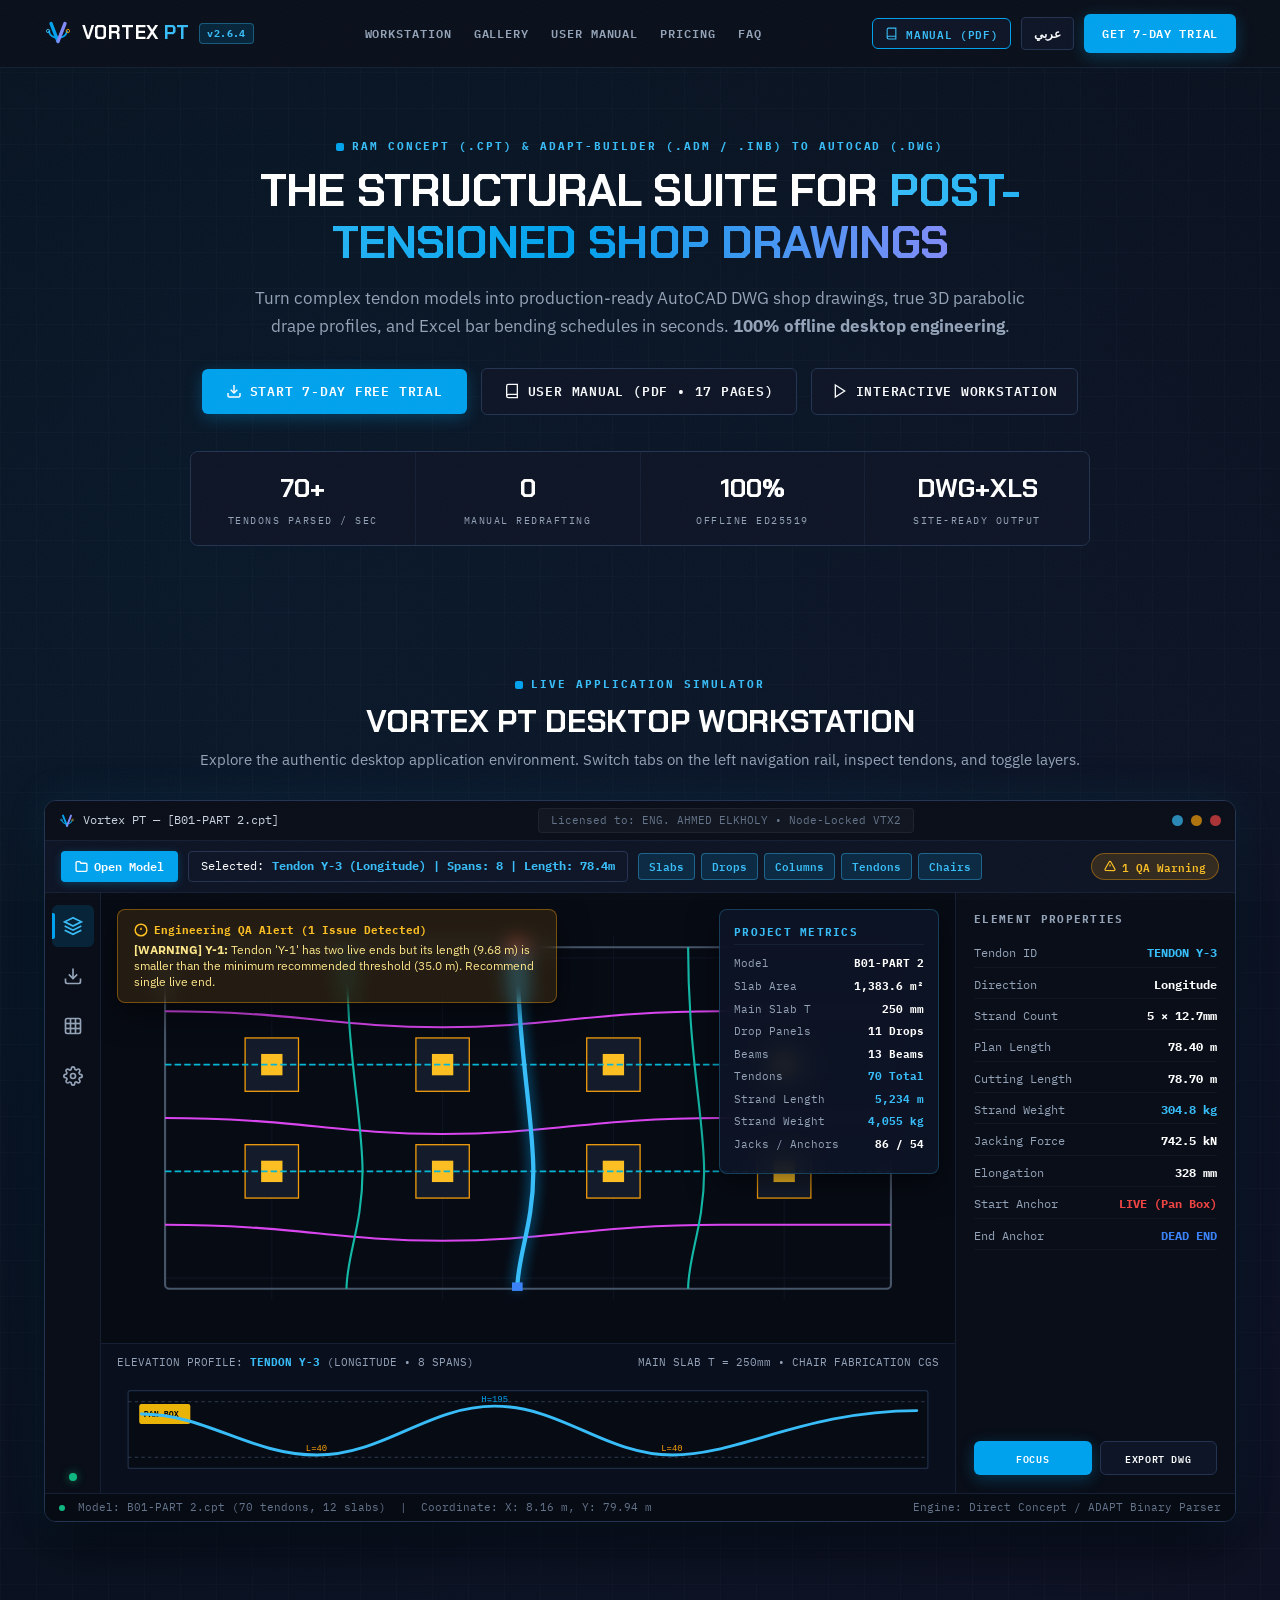
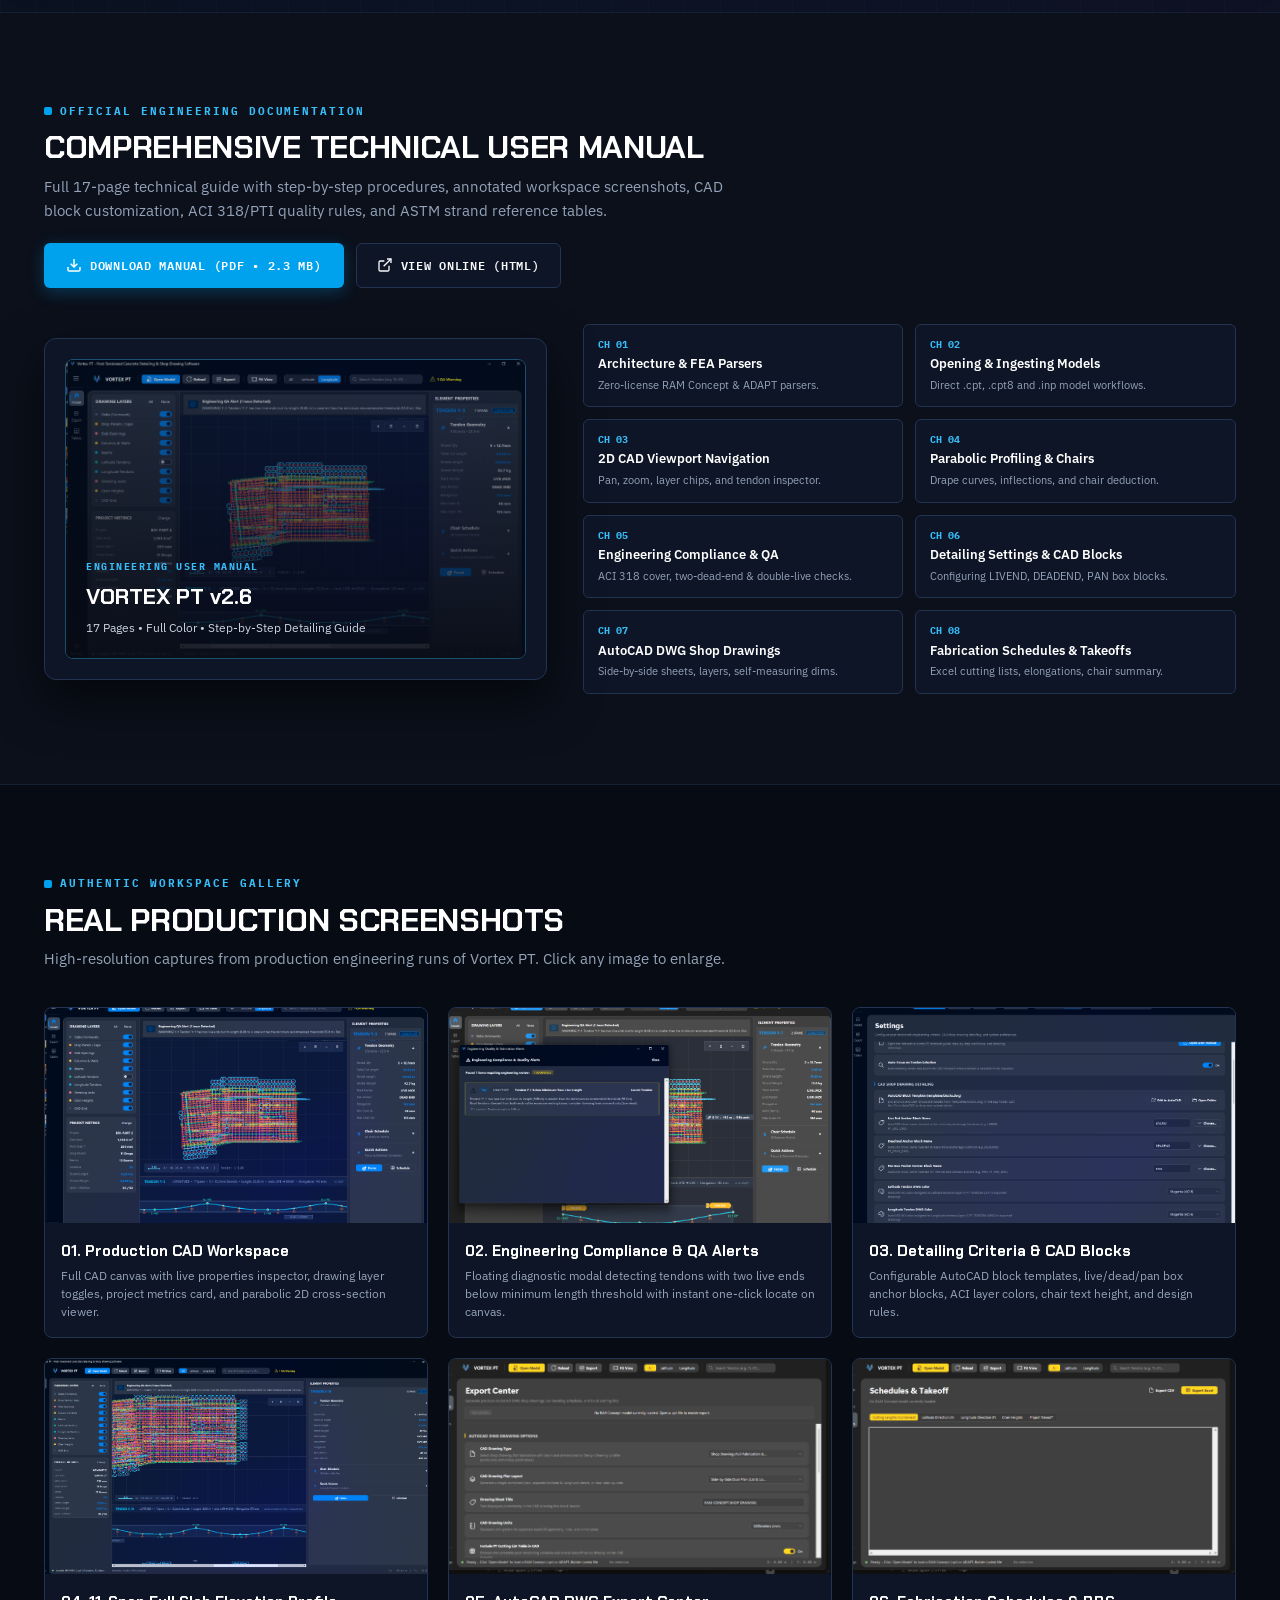
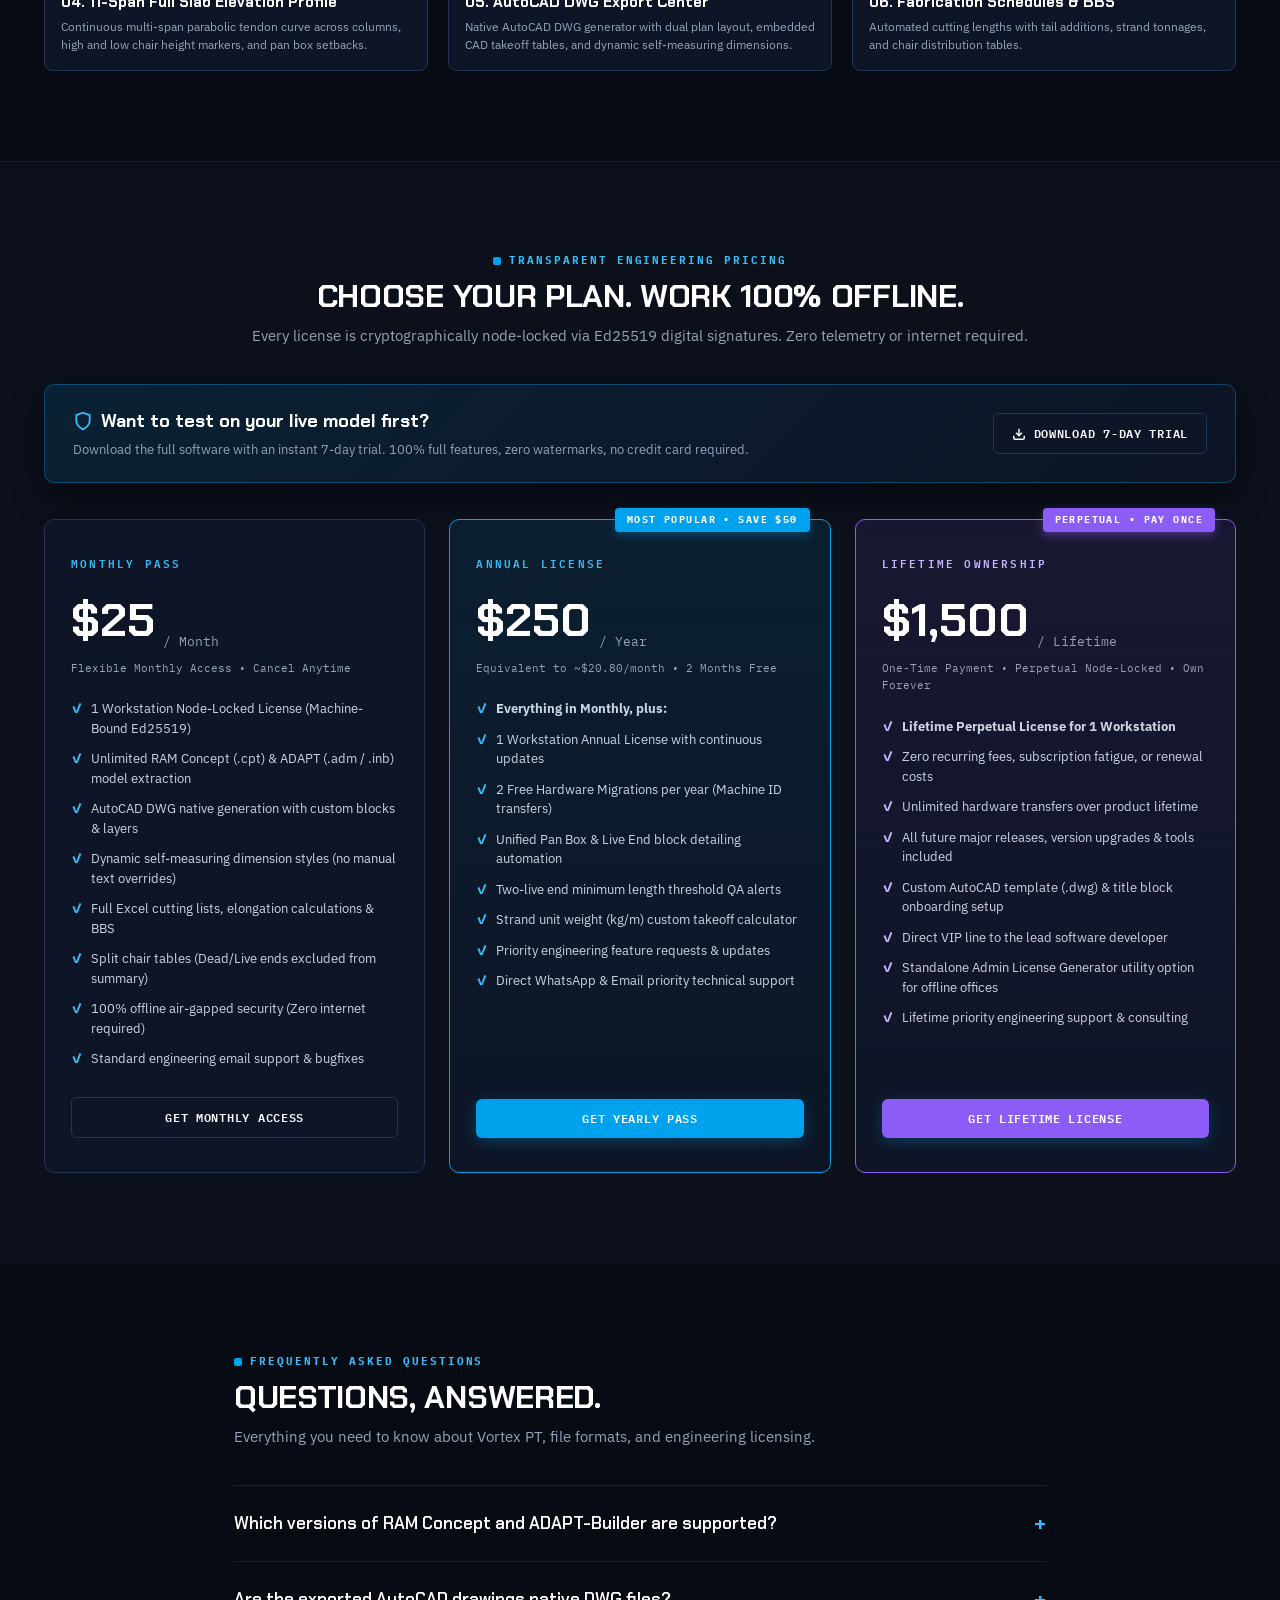
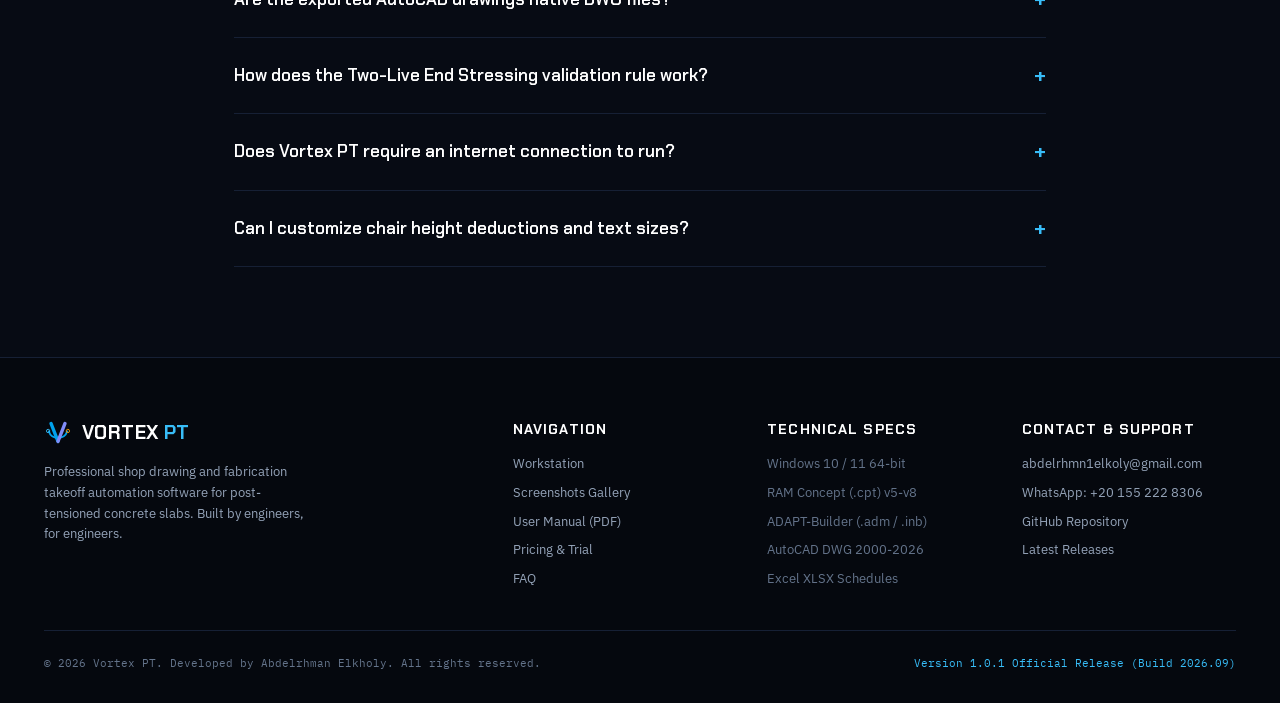
==== commit e3f9ca39: "Vortex PT v1.0.1 Release - Laptop UI Optimization & Cloud Update Integration" ====
--- a/docs/index.html
+++ b/docs/index.html
@@ -1262,7 +1262,7 @@
         </h4>
         <p style="font-size:13px; color:var(--txt-dim); margin:0;" data-i18n="trial_banner_sub">Download the full software with an instant 7-day trial. 100% full features, zero watermarks, no credit card required.</p>
       </div>
-      <a href="https://github.com/ahmedelkholy8/VortexPT/releases" class="btn btn-subtle" target="_blank" rel="noopener" data-i18n="btn_trial_free">
+      <a href="https://wa.me/201552228306?text=Hello%20Abdelrhman%2C%20I%20would%20like%20to%20request%20access%20to%20the%20Vortex%20PT%20(7-Day%20Trial)." class="btn btn-subtle" target="_blank" rel="noopener" data-i18n="btn_trial_free">
         <svg width="14" height="14" viewBox="0 0 24 24" fill="none" stroke="currentColor" stroke-width="2.5"><path d="M21 15v4a2 2 0 0 1-2 2H5a2 2 0 0 1-2-2v-4"/><polyline points="7 10 12 15 17 10"/><line x1="12" y1="15" x2="12" y2="3"/></svg>
         <span>DOWNLOAD 7-DAY TRIAL</span>
       </a>
@@ -1285,7 +1285,7 @@
           <li>100% offline air-gapped security (Zero internet required)</li>
           <li>Standard engineering email support & bugfixes</li>
         </ul>
-        <a href="mailto:ahmedelkholy8@gmail.com?subject=Vortex%20PT%20Monthly%20Subscription%20Inquiry%20($25/mo)" class="btn btn-subtle" data-i18n="btn_get_monthly">GET MONTHLY ACCESS</a>
+        <a href="https://wa.me/201552228306?text=Hello%20Abdelrhman%2C%20I%20would%20like%20to%20subscribe%20to%20the%20Vortex%20PT%20Monthly%20Pass%20(%2425%2Fmo)." target="_blank" rel="noopener" class="btn btn-subtle" data-i18n="btn_get_monthly">GET MONTHLY ACCESS</a>
       </div>
 
       <!-- Plan 2: Yearly ($250/yr) - Hot -->
@@ -1304,7 +1304,7 @@
           <li>Priority engineering feature requests & updates</li>
           <li>Direct WhatsApp & Email priority technical support</li>
         </ul>
-        <a href="mailto:ahmedelkholy8@gmail.com?subject=Vortex%20PT%20Annual%20License%20Inquiry%20($250/yr)" class="btn btn-primary" data-i18n="btn_get_yearly">GET YEARLY PASS</a>
+        <a href="https://wa.me/201552228306?text=Hello%20Abdelrhman%2C%20I%20would%20like%20to%20purchase%20the%20Vortex%20PT%20Annual%20License%20(%24250%2Fyr)." target="_blank" rel="noopener" class="btn btn-primary" data-i18n="btn_get_yearly">GET YEARLY PASS</a>
       </div>
 
       <!-- Plan 3: Lifetime ($1,500 Lifetime) - Perpetual -->
@@ -1323,7 +1323,7 @@
           <li>Standalone Admin License Generator utility option for offline offices</li>
           <li>Lifetime priority engineering support & consulting</li>
         </ul>
-        <a href="mailto:ahmedelkholy8@gmail.com?subject=Vortex%20PT%20Lifetime%20License%20Inquiry%20($1,500)" class="btn btn-primary" style="background:#8b5cf6;" data-i18n="btn_get_lifetime">GET LIFETIME LICENSE</a>
+        <a href="https://wa.me/201552228306?text=Hello%20Abdelrhman%2C%20I%20would%20like%20to%20purchase%20the%20Vortex%20PT%20Lifetime%20License%20(%241%2C500)." target="_blank" rel="noopener" class="btn btn-primary" style="background:#8b5cf6;" data-i18n="btn_get_lifetime">GET LIFETIME LICENSE</a>
       </div>
     </div>
   </div>
@@ -1422,16 +1422,17 @@
       <div class="f-col">
         <h4>Contact & Support</h4>
         <ul>
-          <li><a href="mailto:ahmedelkholy8@gmail.com">ahmedelkholy8@gmail.com</a></li>
-          <li><a href="https://github.com/ahmedelkholy8/VortexPT" target="_blank" rel="noopener">GitHub Repository</a></li>
-          <li><a href="https://github.com/ahmedelkholy8/VortexPT/releases" target="_blank" rel="noopener">Latest Releases</a></li>
+          <li><a href="mailto:abdelrhmn1elkoly@gmail.com">abdelrhmn1elkoly@gmail.com</a></li>
+          <li><a href="https://wa.me/201552228306" target="_blank" rel="noopener">WhatsApp: +20 155 222 8306</a></li>
+          <li><a href="https://github.com/abdelrhmn1elkoly/VortexPT" target="_blank" rel="noopener">GitHub Repository</a></li>
+          <li><a href="https://github.com/abdelrhmn1elkoly/VortexPT/releases" target="_blank" rel="noopener">Latest Releases</a></li>
         </ul>
       </div>
     </div>
 
     <div class="f-bottom">
-      <div>© 2026 Vortex PT. Developed by Ahmed Elkholy. All rights reserved.</div>
-      <div style="color:var(--cyan-bright);">Version 2.6.4 (Build 2026.09)</div>
+      <div>© 2026 Vortex PT. Developed by Abdelrhman Elkholy. All rights reserved.</div>
+      <div style="color:var(--cyan-bright);">Version 1.0.1 Official Release (Build 2026.09)</div>
     </div>
   </div>
 </footer>
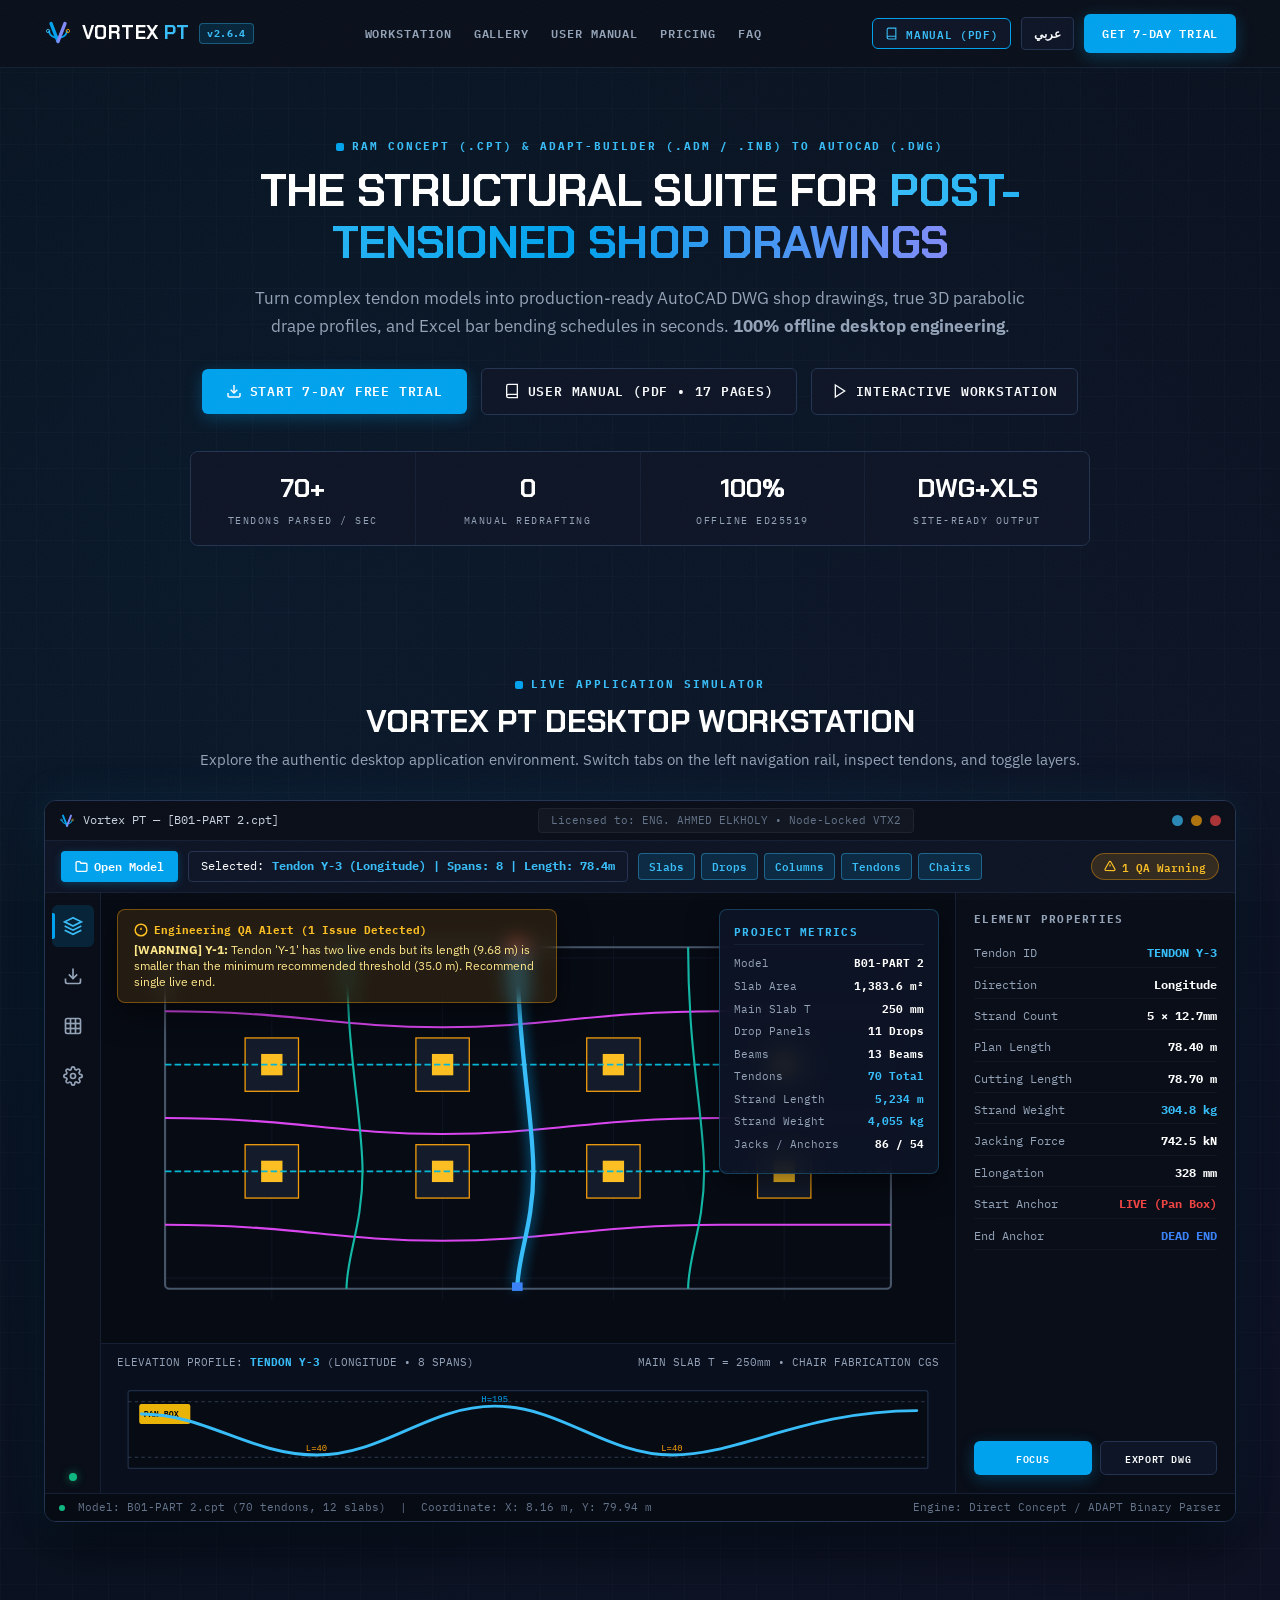
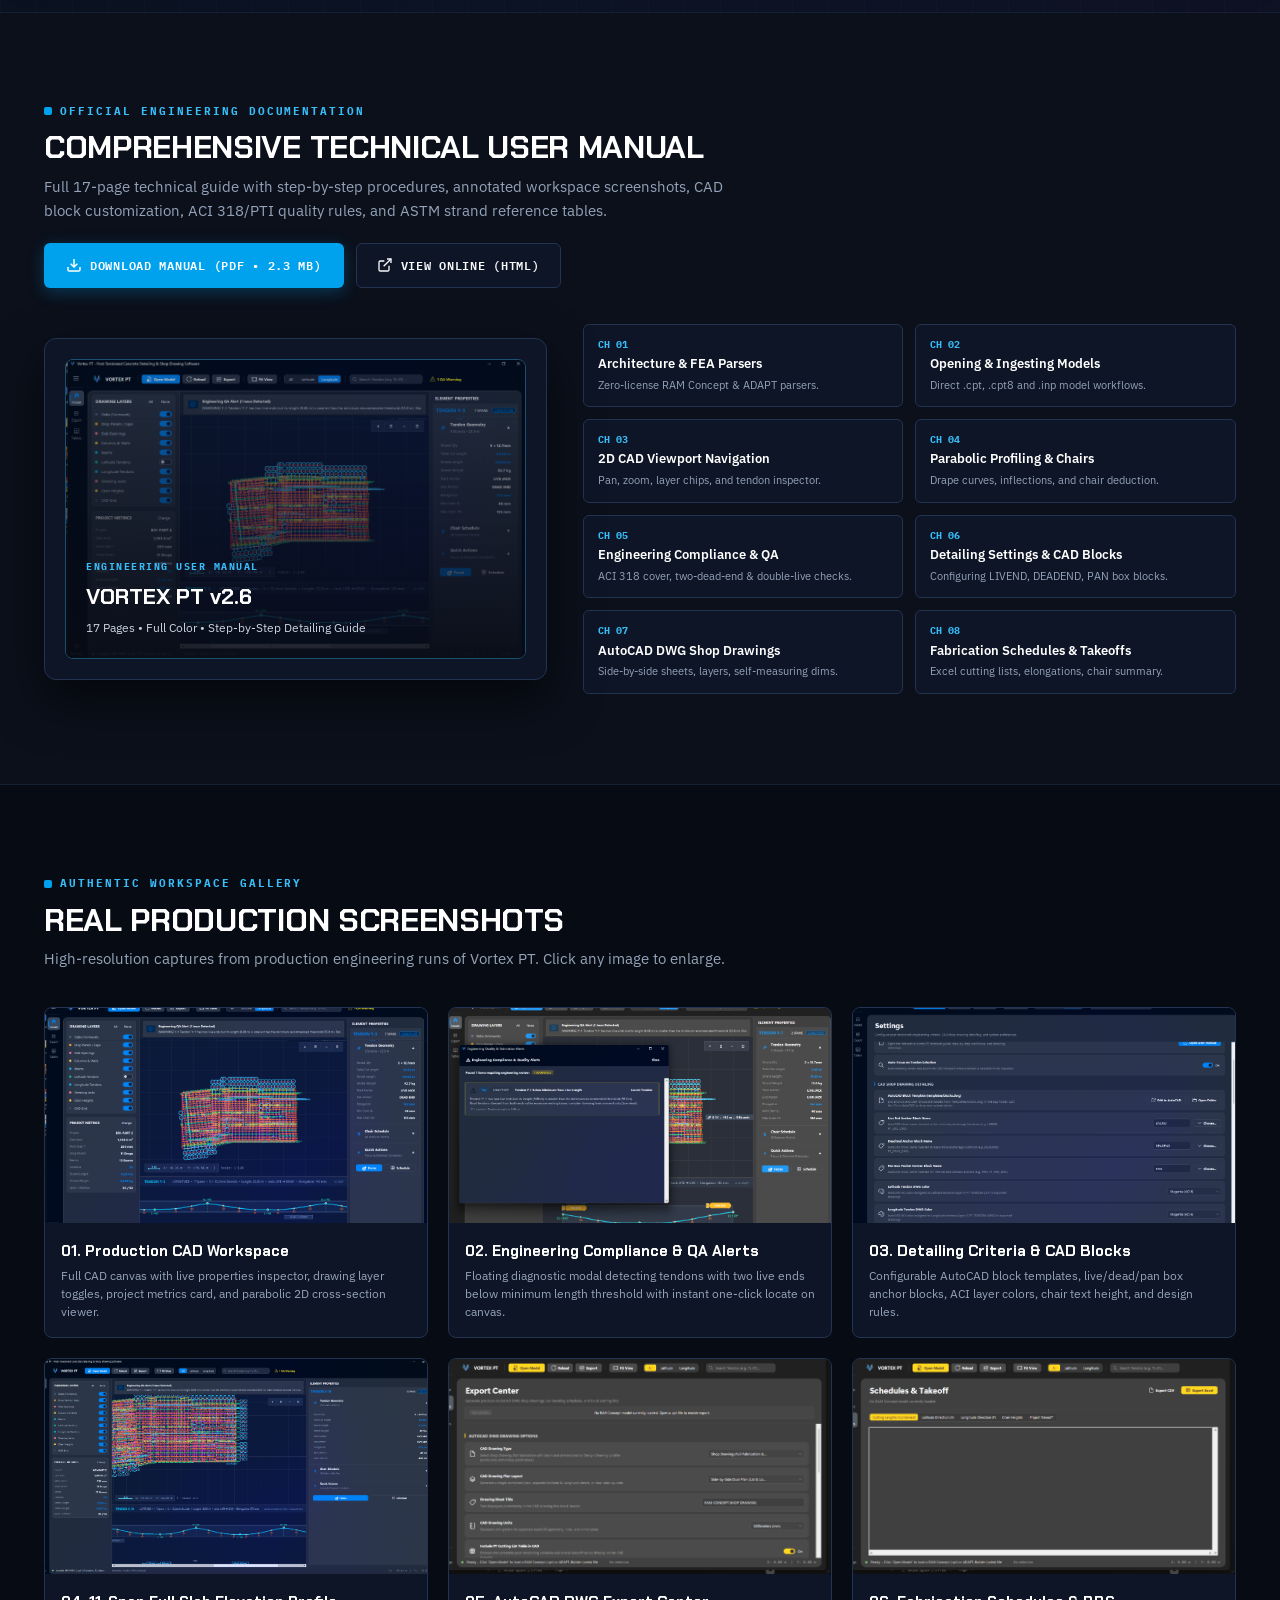
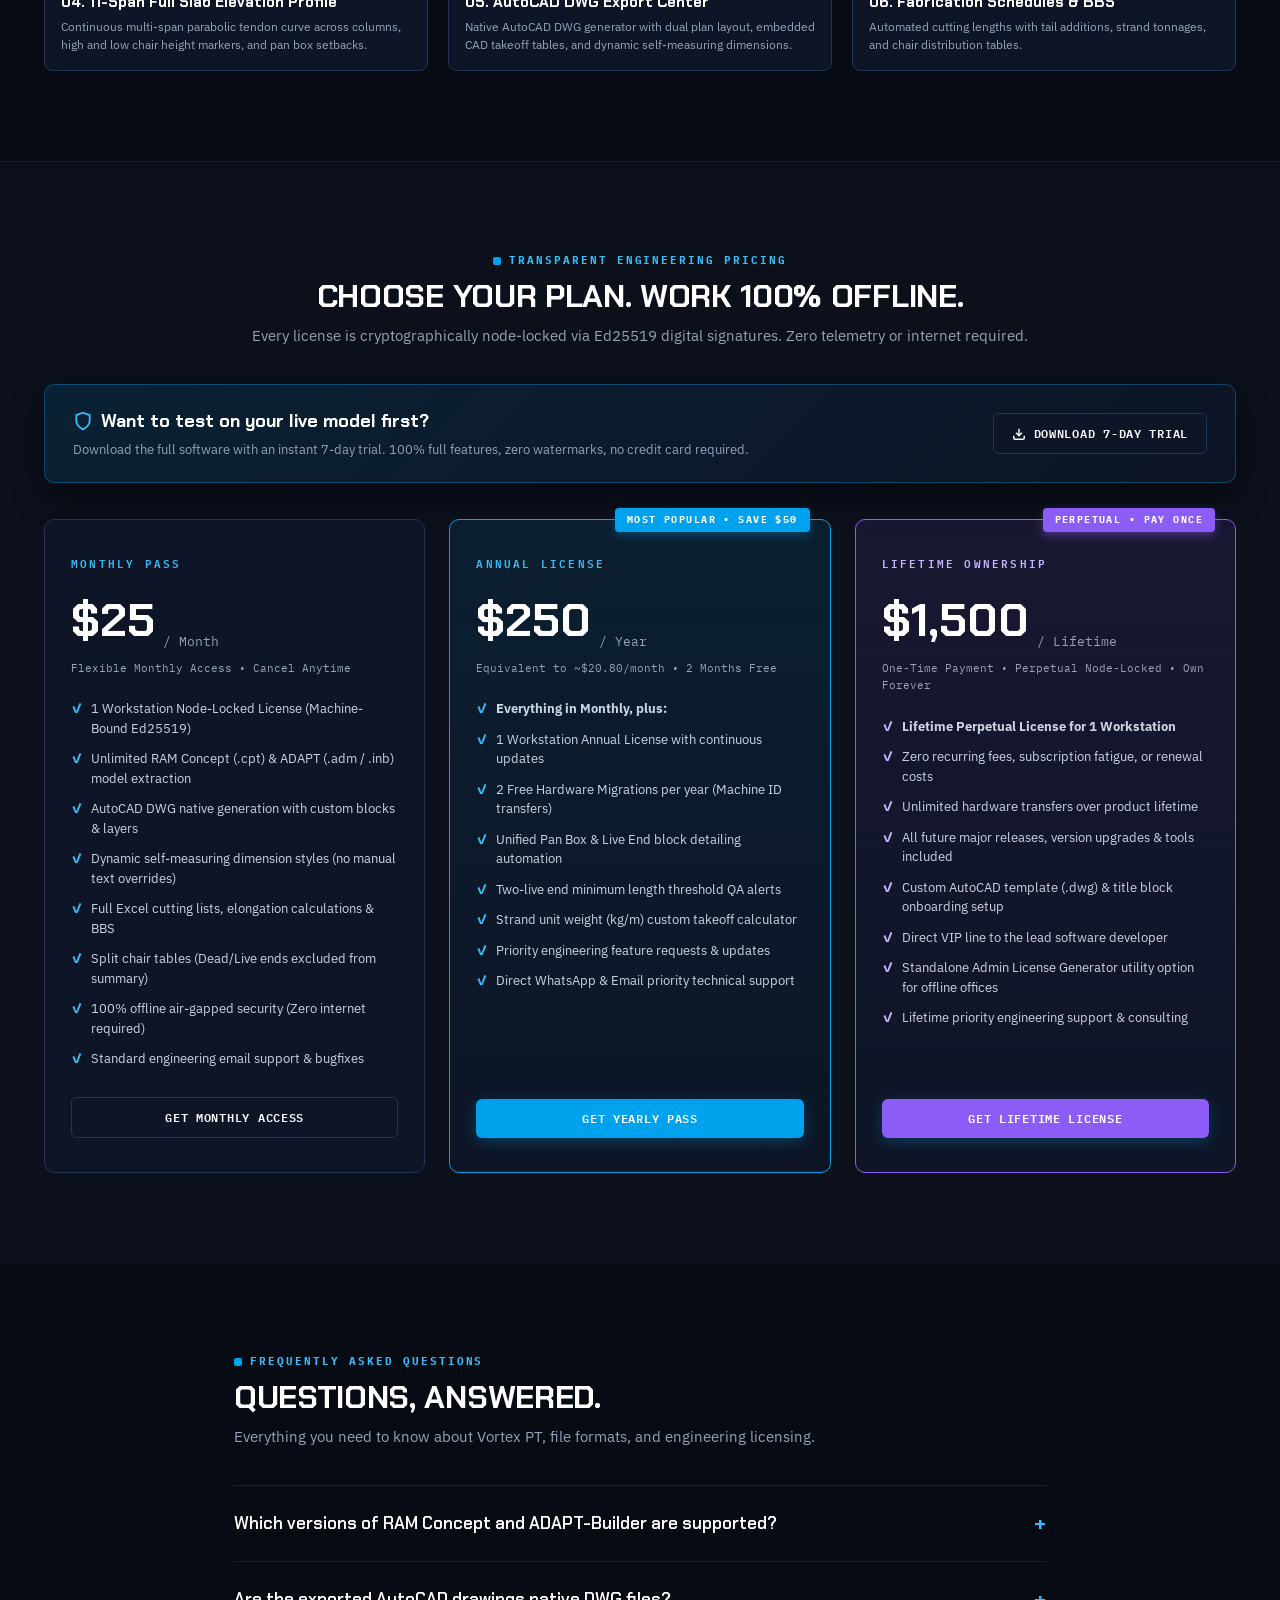
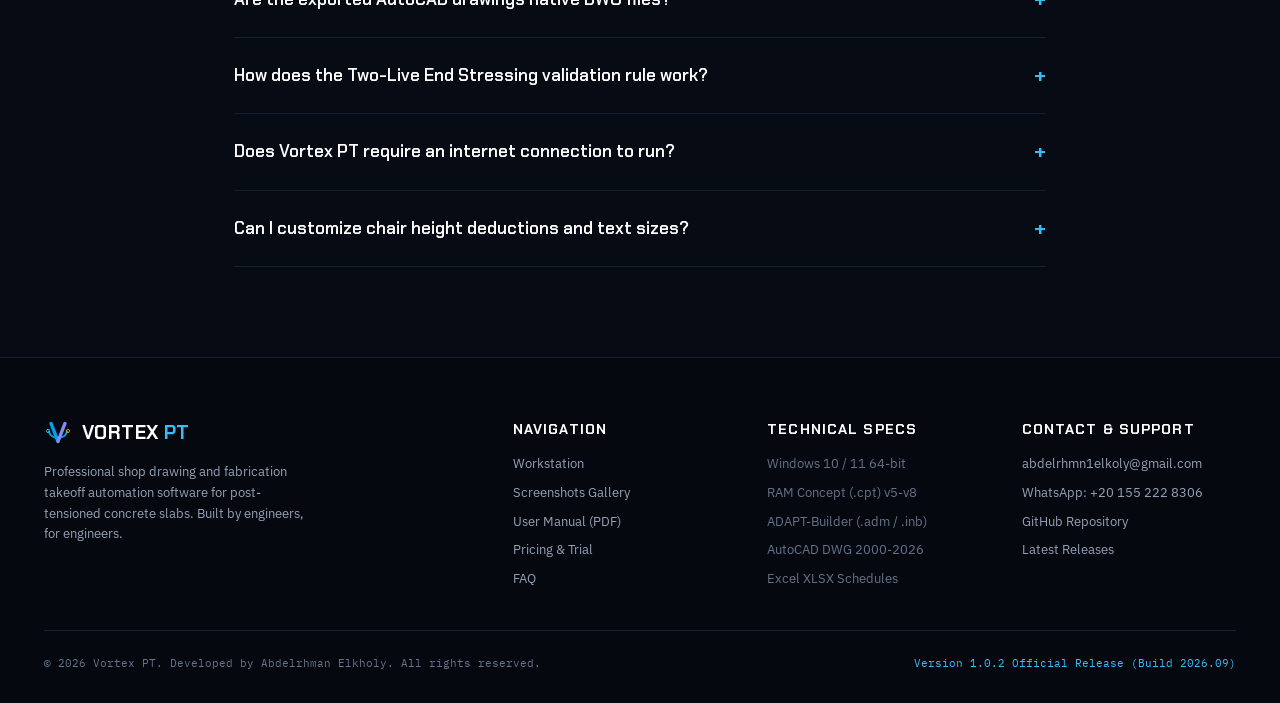
==== commit 401f9dbf: "Vortex PT v1.0.2 Release - CAD Dim Style Fidelity & Startup Update Integration" ====
--- a/docs/index.html
+++ b/docs/index.html
@@ -1432,7 +1432,7 @@
 
     <div class="f-bottom">
       <div>© 2026 Vortex PT. Developed by Abdelrhman Elkholy. All rights reserved.</div>
-      <div style="color:var(--cyan-bright);">Version 1.0.1 Official Release (Build 2026.09)</div>
+      <div style="color:var(--cyan-bright);">Version 1.0.2 Official Release (Build 2026.09)</div>
     </div>
   </div>
 </footer>
